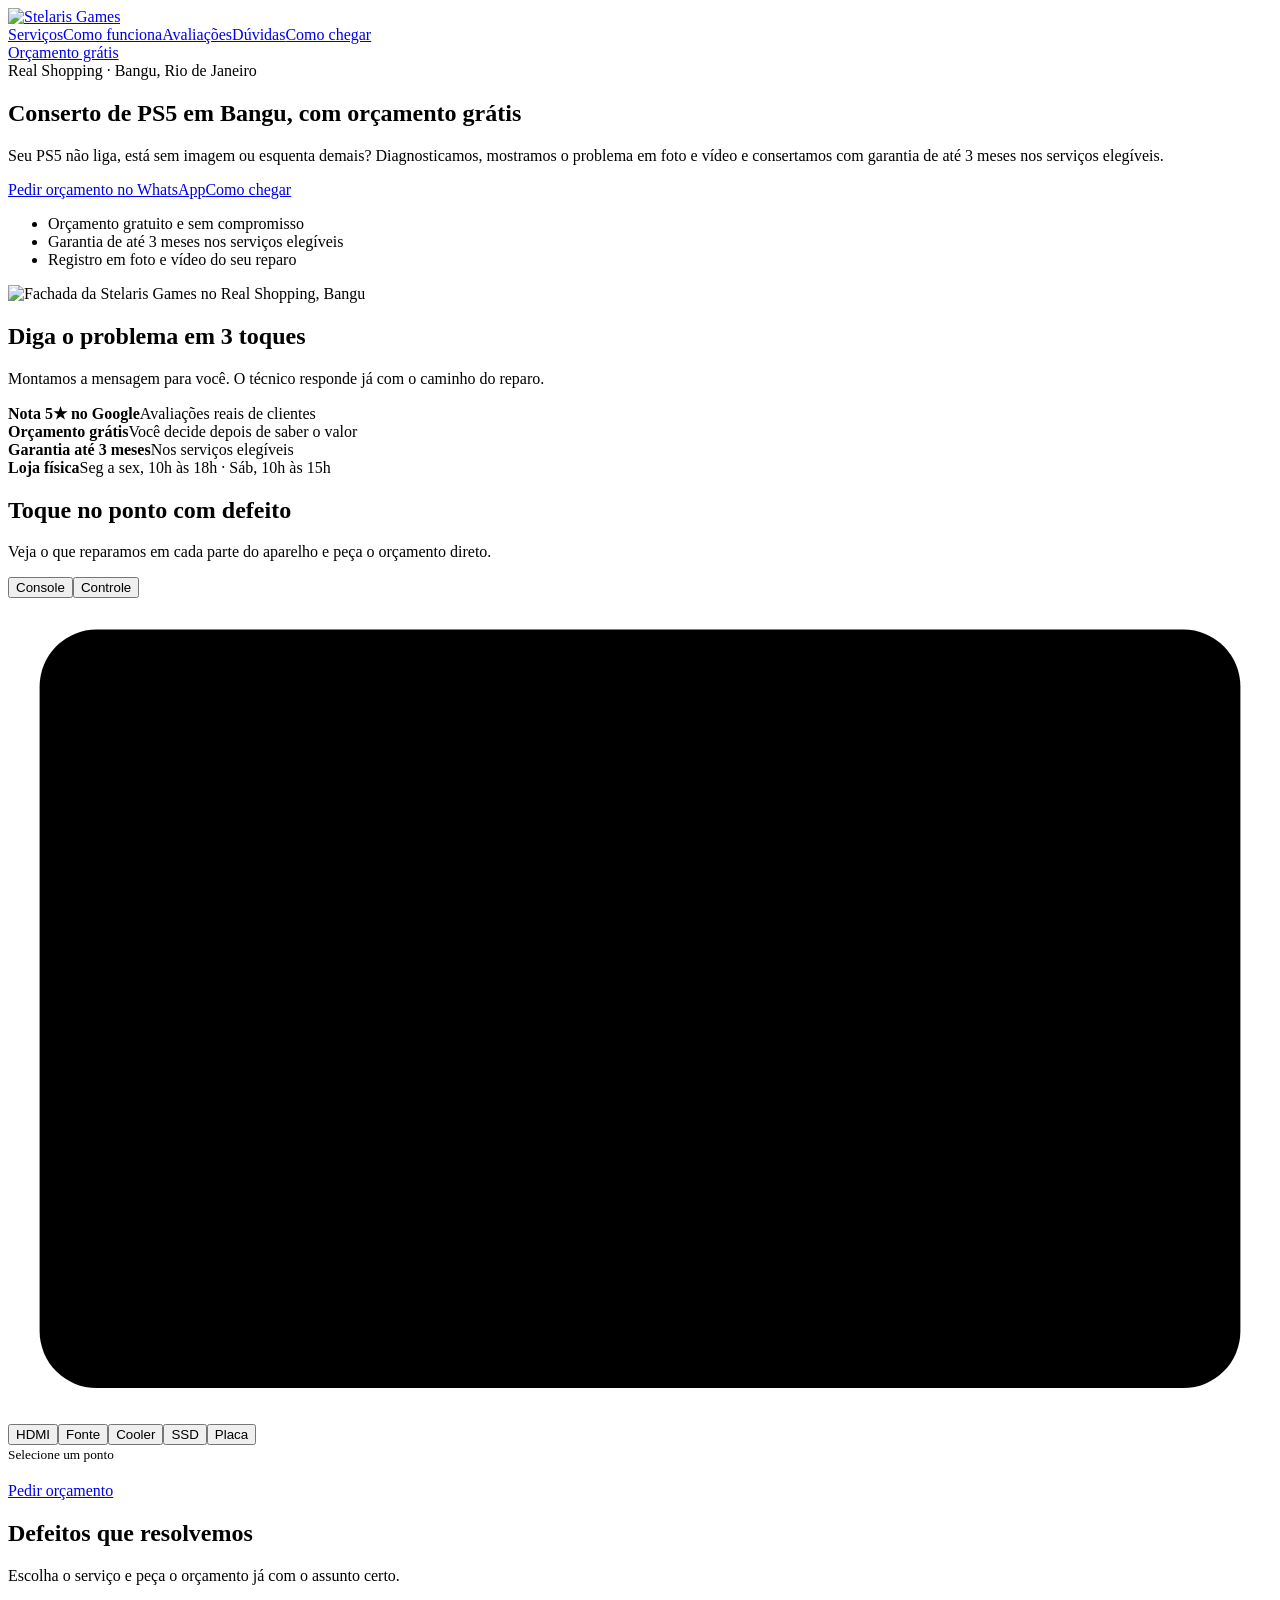
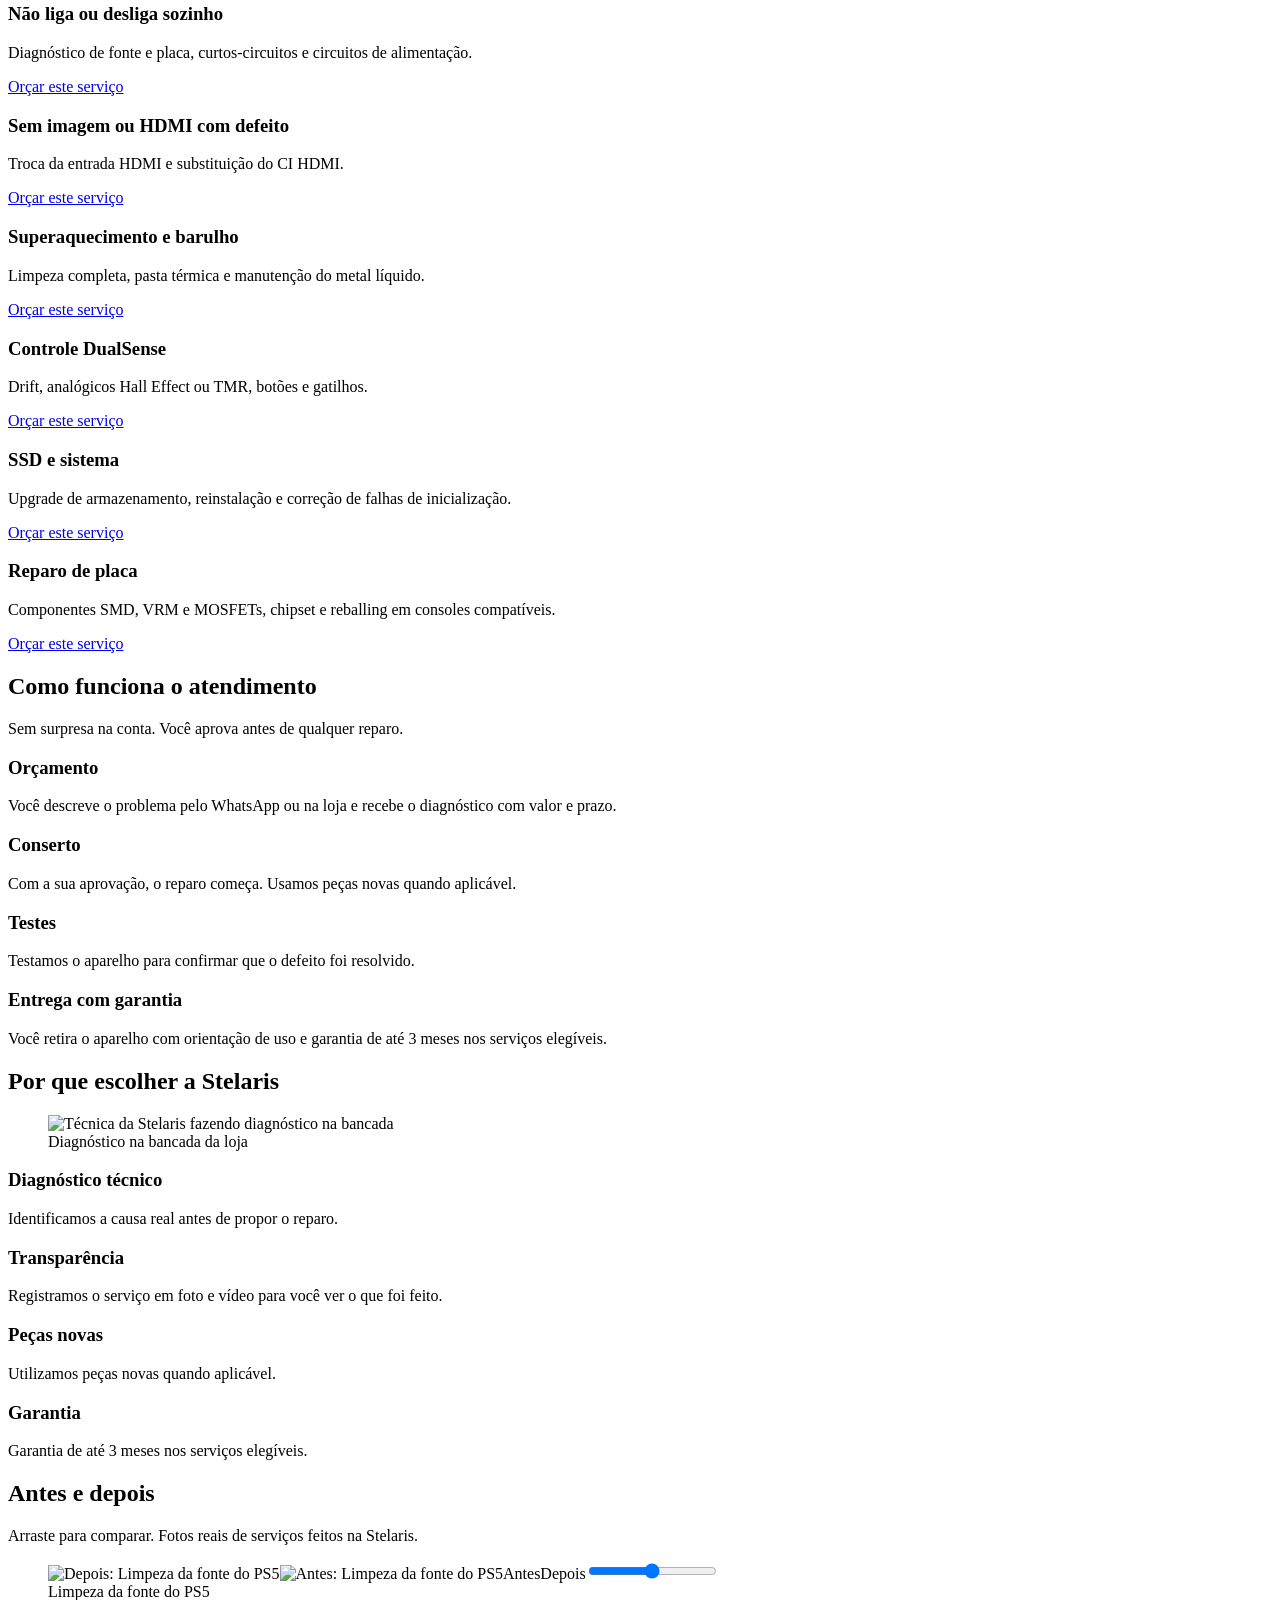
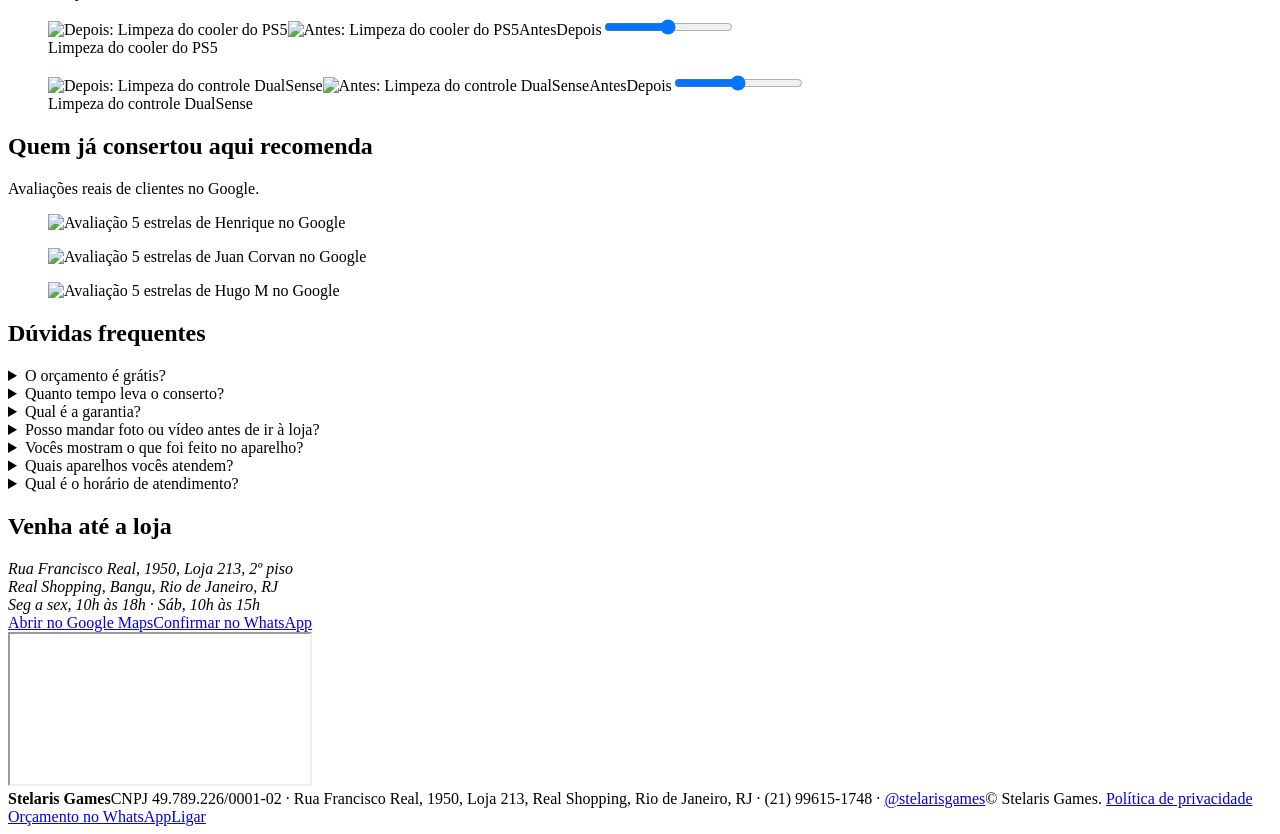
==== index (1).html @ ca40bb52 "Add files via upload" ====
<!DOCTYPE html>
<html lang="pt-BR"><head><meta charset="utf-8">
<meta name="viewport" content="width=device-width, initial-scale=1">
<title>Conserto de PS5 em Bangu | Orçamento grátis | Stelaris Games</title><meta name="description" content="Conserto de PS5 em Bangu: não liga, sem imagem, HDMI, superaquecimento e reparo de placa. Orçamento grátis e garantia de até 3 meses.">
<link rel="canonical" href="https://stelarisgames.com.br/conserto-ps5/"><meta name="theme-color" content="#1f2a6b">
<meta property="og:title" content="Conserto de PS5 em Bangu | Orçamento grátis | Stelaris Games"><meta property="og:description" content="Conserto de PS5 em Bangu: não liga, sem imagem, HDMI, superaquecimento e reparo de placa. Orçamento grátis e garantia de até 3 meses."><meta property="og:image" content="https://stelarisgames.com.br/img/hero-fachada.webp"><meta property="og:type" content="website"><meta property="og:url" content="https://stelarisgames.com.br/conserto-ps5/">
<link rel="icon" type="image/png" href="../img/favicon.png">
<link rel="preconnect" href="https://fonts.googleapis.com"><link rel="preconnect" href="https://fonts.gstatic.com" crossorigin>
<link href="https://fonts.googleapis.com/css2?family=Chakra+Petch:wght@500;700&family=Figtree:wght@400;600;700&display=swap" rel="stylesheet">
<link rel="stylesheet" href="../assets/style.css">
<script type="application/ld+json">{"@context": "https://schema.org", "@type": "LocalBusiness", "name": "Stelaris Games", "url": "https://stelarisgames.com.br/", "telephone": "+55 21 99615-1748", "image": "https://stelarisgames.com.br/img/hero-fachada.webp", "address": {"@type": "PostalAddress", "streetAddress": "Rua Francisco Real, 1950, Loja 213, Real Shopping", "addressLocality": "Rio de Janeiro", "addressRegion": "RJ", "addressCountry": "BR"}, "openingHoursSpecification": [{"@type": "OpeningHoursSpecification", "dayOfWeek": ["Monday", "Tuesday", "Wednesday", "Thursday", "Friday"], "opens": "10:00", "closes": "18:00"}, {"@type": "OpeningHoursSpecification", "dayOfWeek": "Saturday", "opens": "10:00", "closes": "15:00"}]}</script></head>
<body>
<header class="top"><div class="wrap bar"><a class="brand" href="../"><img src="../img/logo.png" alt="Stelaris Games" width="54" height="52"></a><nav aria-label="Principal"><a href="#servicos">Serviços</a><a href="#como-funciona">Como funciona</a><a href="#avaliacoes">Avaliações</a><a href="#duvidas">Dúvidas</a><a href="#local">Como chegar</a></nav>
<a class="btn btn-wa" href="https://wa.me/5521996151748" data-msg="Olá! Meu PS5 precisa de conserto. Pode me passar um orçamento?" data-track="whatsapp_header">Orçamento grátis</a></div></header>
<main>
<section class="hero"><div class="wrap hero-grid"><div>
<span class="pill">Real Shopping · Bangu, Rio de Janeiro</span><h1>Conserto de PS5 em Bangu, com orçamento grátis</h1><p class="lead">Seu PS5 não liga, está sem imagem ou esquenta demais? Diagnosticamos, mostramos o problema em foto e vídeo e consertamos com garantia de até 3 meses nos serviços elegíveis.</p>
<div class="cta-row"><a class="btn btn-wa" href="https://wa.me/5521996151748" data-msg="Olá! Meu PS5 precisa de conserto. Pode me passar um orçamento?" data-track="whatsapp_hero">Pedir orçamento no WhatsApp</a><a class="btn btn-ghost" href="https://maps.app.goo.gl/uSFVXtiMWQx1u5JZ9" target="_blank" rel="noopener" data-track="rota_hero">Como chegar</a></div>
<ul class="ticks"><li>Orçamento gratuito e sem compromisso</li><li>Garantia de até 3 meses nos serviços elegíveis</li><li>Registro em foto e vídeo do seu reparo</li></ul>
<img class="himg" src="../img/hero-fachada.webp" alt="Fachada da Stelaris Games no Real Shopping, Bangu" width="1200" height="900"></div>
<div class="wizard" data-device="PS5"><h2>Diga o problema em 3 toques</h2><p class="sub">Montamos a mensagem para você. O técnico responde já com o caminho do reparo.</p><div id="wz" aria-live="polite"></div></div></div></section>
<div class="trust"><div class="wrap trust-grid"><div><b>Nota 5★ no Google</b><span>Avaliações reais de clientes</span></div><div><b>Orçamento grátis</b><span>Você decide depois de saber o valor</span></div><div><b>Garantia até 3 meses</b><span>Nos serviços elegíveis</span></div><div><b>Loja física</b><span>Seg a sex, 10h às 18h · Sáb, 10h às 15h</span></div></div></div>
<section id="mapa"><div class="wrap"><h2>Toque no ponto com defeito</h2><p class="lead">Veja o que reparamos em cada parte do aparelho e peça o orçamento direto.</p><div class="xr"><div><div class="tabs" role="tablist"><button class="tab" role="tab" data-v="console" aria-selected="true">Console</button><button class="tab" role="tab" data-v="controle" aria-selected="false">Controle</button></div><div class="dev" data-v="console"><svg viewBox="0 0 400 260" role="img" aria-label="Esquema interno de um console"><rect class="pcb" x="10" y="10" width="380" height="240" rx="18"/><path class="tr" d="M110 75H190M120 110H150M75 110V160M120 190H150M230 120H290M300 76V170M250 190H290M190 175V230H330"/><rect class="blk" x="300" y="40" width="70" height="36" rx="6"/><rect class="blk" x="30" y="160" width="90" height="60" rx="8"/><rect class="blk" x="290" y="170" width="80" height="40" rx="6"/><rect class="blk" x="40" y="40" width="70" height="70" rx="8"/><circle class="blk" cx="190" cy="120" r="55"/><g class="fan"><path d="M190 120c-10-40 20-50 28-20zM190 120c40-10 50 20 20 28zM190 120c10 40-20 50-28 20zM190 120c-40 10-50-20-20-28z"/></g></svg><button class="hot" type="button" aria-pressed="false" style="left:84%;top:22%" data-t="Sem imagem ou HDMI" data-d="Troca da entrada HDMI e substituição do CI HDMI." data-m="Olá! Defeito: Sem imagem ou HDMI (PS5). Quero um orçamento."><span>HDMI</span></button><button class="hot" type="button" aria-pressed="false" style="left:19%;top:73%" data-t="Não liga" data-d="Fontes de alimentação, circuitos de alimentação e curtos-circuitos." data-m="Olá! Defeito: Não liga (PS5). Quero um orçamento."><span>Fonte</span></button><button class="hot" type="button" aria-pressed="false" style="left:47%;top:46%" data-t="Barulho e superaquecimento" data-d="Limpeza interna, pasta térmica, metal líquido do PS5, coolers e ventoinhas." data-m="Olá! Defeito: Barulho e superaquecimento (PS5). Quero um orçamento."><span>Cooler</span></button><button class="hot" type="button" aria-pressed="false" style="left:82%;top:73%" data-t="SSD e sistema" data-d="Troca de HD e SSD, upgrade e reinstalação de sistema." data-m="Olá! Defeito: SSD e sistema (PS5). Quero um orçamento."><span>SSD</span></button><button class="hot" type="button" aria-pressed="false" style="left:19%;top:29%" data-t="Reparo de placa" data-d="Componentes SMD, VRM e MOSFETs, chipset, NAND e reballing em consoles compatíveis." data-m="Olá! Defeito: Reparo de placa (PS5). Quero um orçamento."><span>Placa</span></button></div><div class="dev" data-v="controle" hidden><svg viewBox="0 0 400 260" role="img" aria-label="Esquema de um controle"><path class="pcb" d="M110 70Q60 70 40 190Q30 235 70 230Q100 225 125 180L275 180Q300 225 330 230Q370 235 360 190Q340 70 290 70Z"/><rect class="blk" x="95" y="46" width="60" height="16" rx="6"/><rect class="blk" x="245" y="46" width="60" height="16" rx="6"/><rect class="blk" x="184" y="60" width="32" height="12" rx="4"/><circle class="blk" cx="155" cy="170" r="22"/><circle class="blk" cx="245" cy="170" r="22"/><circle class="blk" cx="105" cy="120" r="14"/><circle class="blk" cx="300" cy="105" r="9"/><circle class="blk" cx="320" cy="125" r="9"/><circle class="blk" cx="280" cy="125" r="9"/><circle class="blk" cx="300" cy="145" r="9"/><rect class="blk" x="190" y="196" width="20" height="10" rx="5"/></svg><button class="hot" type="button" aria-pressed="false" style="left:39%;top:65%" data-t="Drift" data-d="Correção do drift e analógicos ALPS, Hall Effect ou TMR." data-m="Olá! Defeito: Drift (Controle). Quero um orçamento."><span>Analógico</span></button><button class="hot" type="button" aria-pressed="false" style="left:31%;top:20%" data-t="Gatilhos" data-d="Reparo de L1, L2, R1, R2, LB, RB e LT/RT." data-m="Olá! Defeito: Gatilhos (Controle). Quero um orçamento."><span>Gatilhos</span></button><button class="hot" type="button" aria-pressed="false" style="left:75%;top:46%" data-t="Botões" data-d="Reparo e substituição de botões." data-m="Olá! Defeito: Botões (Controle). Quero um orçamento."><span>Botões</span></button><button class="hot" type="button" aria-pressed="false" style="left:50%;top:25%" data-t="Carregamento" data-d="Troca de conectores de carregamento." data-m="Olá! Defeito: Carregamento (Controle). Quero um orçamento."><span>USB-C</span></button><button class="hot" type="button" aria-pressed="false" style="left:50%;top:77%" data-t="Áudio P2" data-d="Troca de conectores de áudio P2." data-m="Olá! Defeito: Áudio P2 (Controle). Quero um orçamento."><span>Áudio P2</span></button></div></div><div class="hp" aria-live="polite"><small>Selecione um ponto</small><h3 id="hp-t"></h3><p id="hp-d"></p><a class="btn btn-wa" id="hp-a" href="https://wa.me/5521996151748" data-track="whatsapp_mapa">Pedir orçamento</a></div></div></div></section>
<section id="servicos"><div class="wrap"><h2>Defeitos que resolvemos</h2><p class="lead">Escolha o serviço e peça o orçamento já com o assunto certo.</p><div class="cards"><article class="card"><h3>Não liga ou desliga sozinho</h3><p>Diagnóstico de fonte e placa, curtos-circuitos e circuitos de alimentação.</p><a href="https://wa.me/5521996151748" data-msg="Olá! Meu PS5 não liga ou desliga sozinho. Quero um orçamento." data-track="whatsapp_card">Orçar este serviço</a></article><article class="card"><h3>Sem imagem ou HDMI com defeito</h3><p>Troca da entrada HDMI e substituição do CI HDMI.</p><a href="https://wa.me/5521996151748" data-msg="Olá! Meu PS5 está sem imagem ou com problema no HDMI. Quero um orçamento." data-track="whatsapp_card">Orçar este serviço</a></article><article class="card"><h3>Superaquecimento e barulho</h3><p>Limpeza completa, pasta térmica e manutenção do metal líquido.</p><a href="https://wa.me/5521996151748" data-msg="Olá! Meu PS5 esquenta e faz barulho. Quero um orçamento de limpeza." data-track="whatsapp_card">Orçar este serviço</a></article><article class="card"><h3>Controle DualSense</h3><p>Drift, analógicos Hall Effect ou TMR, botões e gatilhos.</p><a href="https://wa.me/5521996151748" data-msg="Olá! Meu controle de PS5 está com defeito. Quero um orçamento." data-track="whatsapp_card">Orçar este serviço</a></article><article class="card"><h3>SSD e sistema</h3><p>Upgrade de armazenamento, reinstalação e correção de falhas de inicialização.</p><a href="https://wa.me/5521996151748" data-msg="Olá! Quero SSD ou reinstalação de sistema no meu PS5." data-track="whatsapp_card">Orçar este serviço</a></article><article class="card"><h3>Reparo de placa</h3><p>Componentes SMD, VRM e MOSFETs, chipset e reballing em consoles compatíveis.</p><a href="https://wa.me/5521996151748" data-msg="Olá! Meu PS5 precisa de reparo de placa. Quero um orçamento." data-track="whatsapp_card">Orçar este serviço</a></article></div></div></section>
<section class="alt" id="como-funciona"><div class="wrap"><h2>Como funciona o atendimento</h2><p class="lead">Sem surpresa na conta. Você aprova antes de qualquer reparo.</p><div class="steps">
<div class="step"><h3>Orçamento</h3><p>Você descreve o problema pelo WhatsApp ou na loja e recebe o diagnóstico com valor e prazo.</p></div>
<div class="step"><h3>Conserto</h3><p>Com a sua aprovação, o reparo começa. Usamos peças novas quando aplicável.</p></div>
<div class="step"><h3>Testes</h3><p>Testamos o aparelho para confirmar que o defeito foi resolvido.</p></div>
<div class="step"><h3>Entrega com garantia</h3><p>Você retira o aparelho com orientação de uso e garantia de até 3 meses nos serviços elegíveis.</p></div></div></div></section>
<section id="diferenciais"><div class="wrap"><h2>Por que escolher a Stelaris</h2><div class="dif"><figure class="bench"><img src="../img/tecnica.webp" width="720" height="1362" alt="Técnica da Stelaris fazendo diagnóstico na bancada" loading="lazy"><figcaption>Diagnóstico na bancada da loja</figcaption></figure><div class="difc">
<article class="card"><h3>Diagnóstico técnico</h3><p>Identificamos a causa real antes de propor o reparo.</p></article>
<article class="card"><h3>Transparência</h3><p>Registramos o serviço em foto e vídeo para você ver o que foi feito.</p></article>
<article class="card"><h3>Peças novas</h3><p>Utilizamos peças novas quando aplicável.</p></article>
<article class="card"><h3>Garantia</h3><p>Garantia de até 3 meses nos serviços elegíveis.</p></article></div></div></div></section>
<section class="alt" id="antes-depois"><div class="wrap"><h2>Antes e depois</h2><p class="lead">Arraste para comparar. Fotos reais de serviços feitos na Stelaris.</p><div class="cmps"><figure class="cmp" style="--p:50%"><img src="../img/depois-ps5-fonte.webp" alt="Depois: Limpeza da fonte do PS5" width="1000" height="1000" loading="lazy"><img class="top" src="../img/antes-ps5-fonte.webp" alt="Antes: Limpeza da fonte do PS5" width="1000" height="1000" loading="lazy"><span class="tg l">Antes</span><span class="tg r">Depois</span><input type="range" min="0" max="100" value="50" aria-label="Comparar antes e depois: Limpeza da fonte do PS5"><figcaption>Limpeza da fonte do PS5</figcaption></figure><figure class="cmp" style="--p:50%"><img src="../img/depois-ps5-cooler.webp" alt="Depois: Limpeza do cooler do PS5" width="1000" height="1000" loading="lazy"><img class="top" src="../img/antes-ps5-cooler.webp" alt="Antes: Limpeza do cooler do PS5" width="1000" height="1000" loading="lazy"><span class="tg l">Antes</span><span class="tg r">Depois</span><input type="range" min="0" max="100" value="50" aria-label="Comparar antes e depois: Limpeza do cooler do PS5"><figcaption>Limpeza do cooler do PS5</figcaption></figure><figure class="cmp" style="--p:50%"><img src="../img/depois-dualsense.webp" alt="Depois: Limpeza do controle DualSense" width="1000" height="1000" loading="lazy"><img class="top" src="../img/antes-dualsense.webp" alt="Antes: Limpeza do controle DualSense" width="1000" height="1000" loading="lazy"><span class="tg l">Antes</span><span class="tg r">Depois</span><input type="range" min="0" max="100" value="50" aria-label="Comparar antes e depois: Limpeza do controle DualSense"><figcaption>Limpeza do controle DualSense</figcaption></figure></div></div></section>
<section id="avaliacoes"><div class="wrap"><h2>Quem já consertou aqui recomenda</h2><p class="lead">Avaliações reais de clientes no Google.</p><div class="rev"><figure class="rv"><img src="../img/rv-henrique.webp" width="640" height="541" alt="Avaliação 5 estrelas de Henrique no Google" loading="lazy"></figure><figure class="rv"><img src="../img/rv-juan.webp" width="640" height="387" alt="Avaliação 5 estrelas de Juan Corvan no Google" loading="lazy"></figure><figure class="rv"><img src="../img/rv-hugo.webp" width="640" height="280" alt="Avaliação 5 estrelas de Hugo M no Google" loading="lazy"></figure></div></div></section>
<section class="alt" id="duvidas"><div class="wrap"><h2>Dúvidas frequentes</h2><details><summary>O orçamento é grátis?</summary><p>Sim. A avaliação é sem compromisso e você só segue com o reparo se aprovar.</p></details><details><summary>Quanto tempo leva o conserto?</summary><p>Varia conforme o defeito. Problemas simples, como reinstalação de sistema e drift, entregamos no mesmo dia. Nos demais casos, informamos o prazo no orçamento.</p></details><details><summary>Qual é a garantia?</summary><p>Garantia de até 3 meses nos serviços elegíveis. As condições ficam registradas no seu atendimento.</p></details><details><summary>Posso mandar foto ou vídeo antes de ir à loja?</summary><p>Pode. Envie pelo WhatsApp e adiantamos o diagnóstico.</p></details><details><summary>Vocês mostram o que foi feito no aparelho?</summary><p>Sim. Fazemos registros em foto e vídeo do serviço, para você acompanhar com transparência.</p></details><details><summary>Quais aparelhos vocês atendem?</summary><p>PS5, PS4, PS3, PS2, Xbox Series X/S, One e 360, Switch V1/V2, Lite e OLED, 3DS, 2DS, PSP, PS Vita, controles e notebooks.</p></details><details><summary>Qual é o horário de atendimento?</summary><p>Seg a sex, 10h às 18h · Sáb, 10h às 15h.</p></details></div></section>
<section id="local"><div class="wrap loc"><div><h2>Venha até a loja</h2><address class="addr">Rua Francisco Real, 1950, Loja 213, 2º piso<br>Real Shopping, Bangu, Rio de Janeiro, RJ<br>Seg a sex, 10h às 18h · Sáb, 10h às 15h</address>
<div class="cta-row"><a class="btn btn-ghost" href="https://maps.app.goo.gl/uSFVXtiMWQx1u5JZ9" target="_blank" rel="noopener" data-track="rota_local">Abrir no Google Maps</a><a class="btn btn-wa" href="https://wa.me/5521996151748" data-msg="Olá! Estou a caminho da loja. Vocês estão abertos agora?" data-track="whatsapp_local">Confirmar no WhatsApp</a></div></div>
<iframe class="map" title="Mapa da Stelaris Games" loading="lazy" referrerpolicy="no-referrer-when-downgrade" src="https://www.google.com/maps?q=Stelaris%20Games%20Assist%C3%AAncia%20T%C3%A9cnica%2C%20Rua%20Francisco%20Real%2C%201950%2C%20Loja%20213%2C%20Bangu%2C%20Rio%20de%20Janeiro%20RJ&amp;output=embed"></iframe></div></section>
</main>
<footer><div class="wrap"><b>Stelaris Games</b><span>CNPJ 49.789.226/0001-02 · Rua Francisco Real, 1950, Loja 213, Real Shopping, Rio de Janeiro, RJ · (21) 99615-1748 · <a href="https://instagram.com/stelarisgames">@stelarisgames</a></span><span>© Stelaris Games. <a href="../privacidade/">Política de privacidade</a></span></div></footer>
<div class="sticky"><a class="btn btn-wa" href="https://wa.me/5521996151748" data-msg="Olá! Meu PS5 precisa de conserto. Pode me passar um orçamento?" data-track="whatsapp_sticky">Orçamento no WhatsApp</a><a class="btn btn-ghost" href="tel:+5521996151748" data-track="ligar_sticky">Ligar</a></div>
<script src="../assets/config.js"></script><script src="../assets/app.js"></script></body></html>
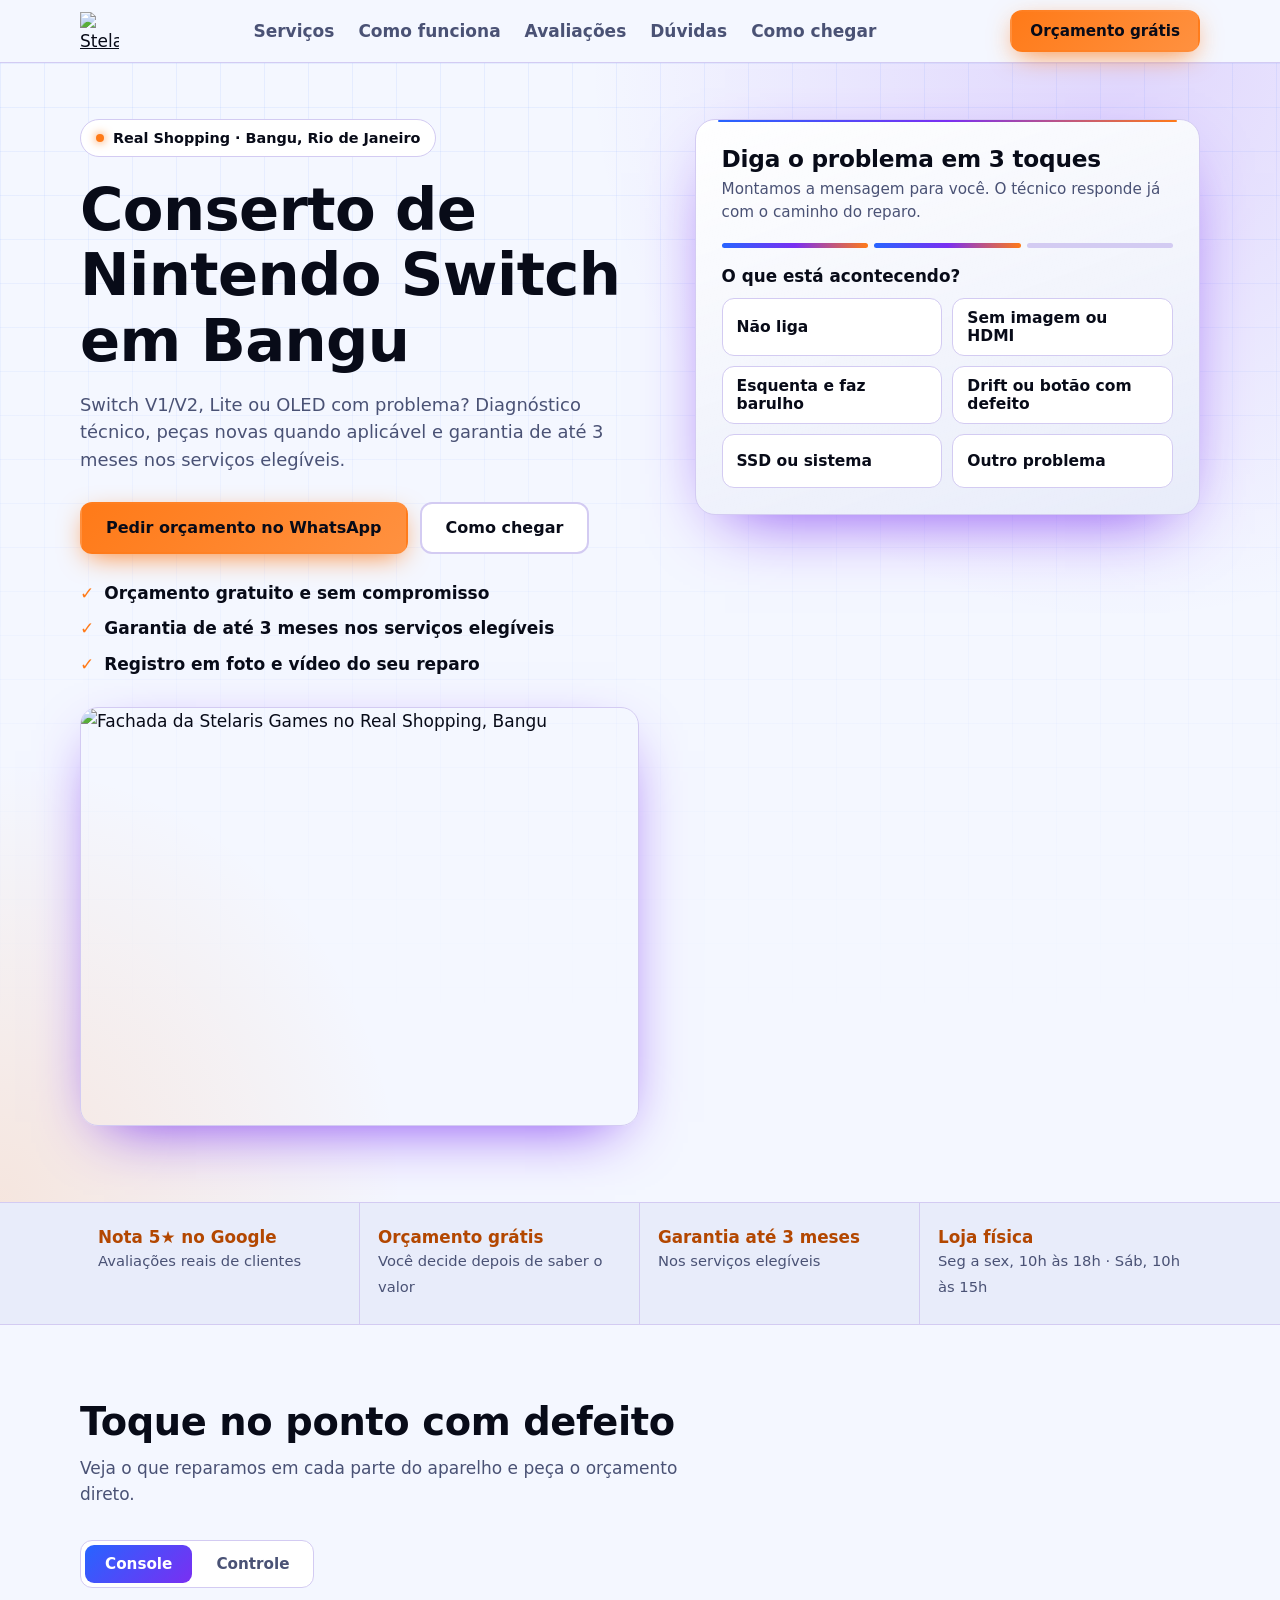
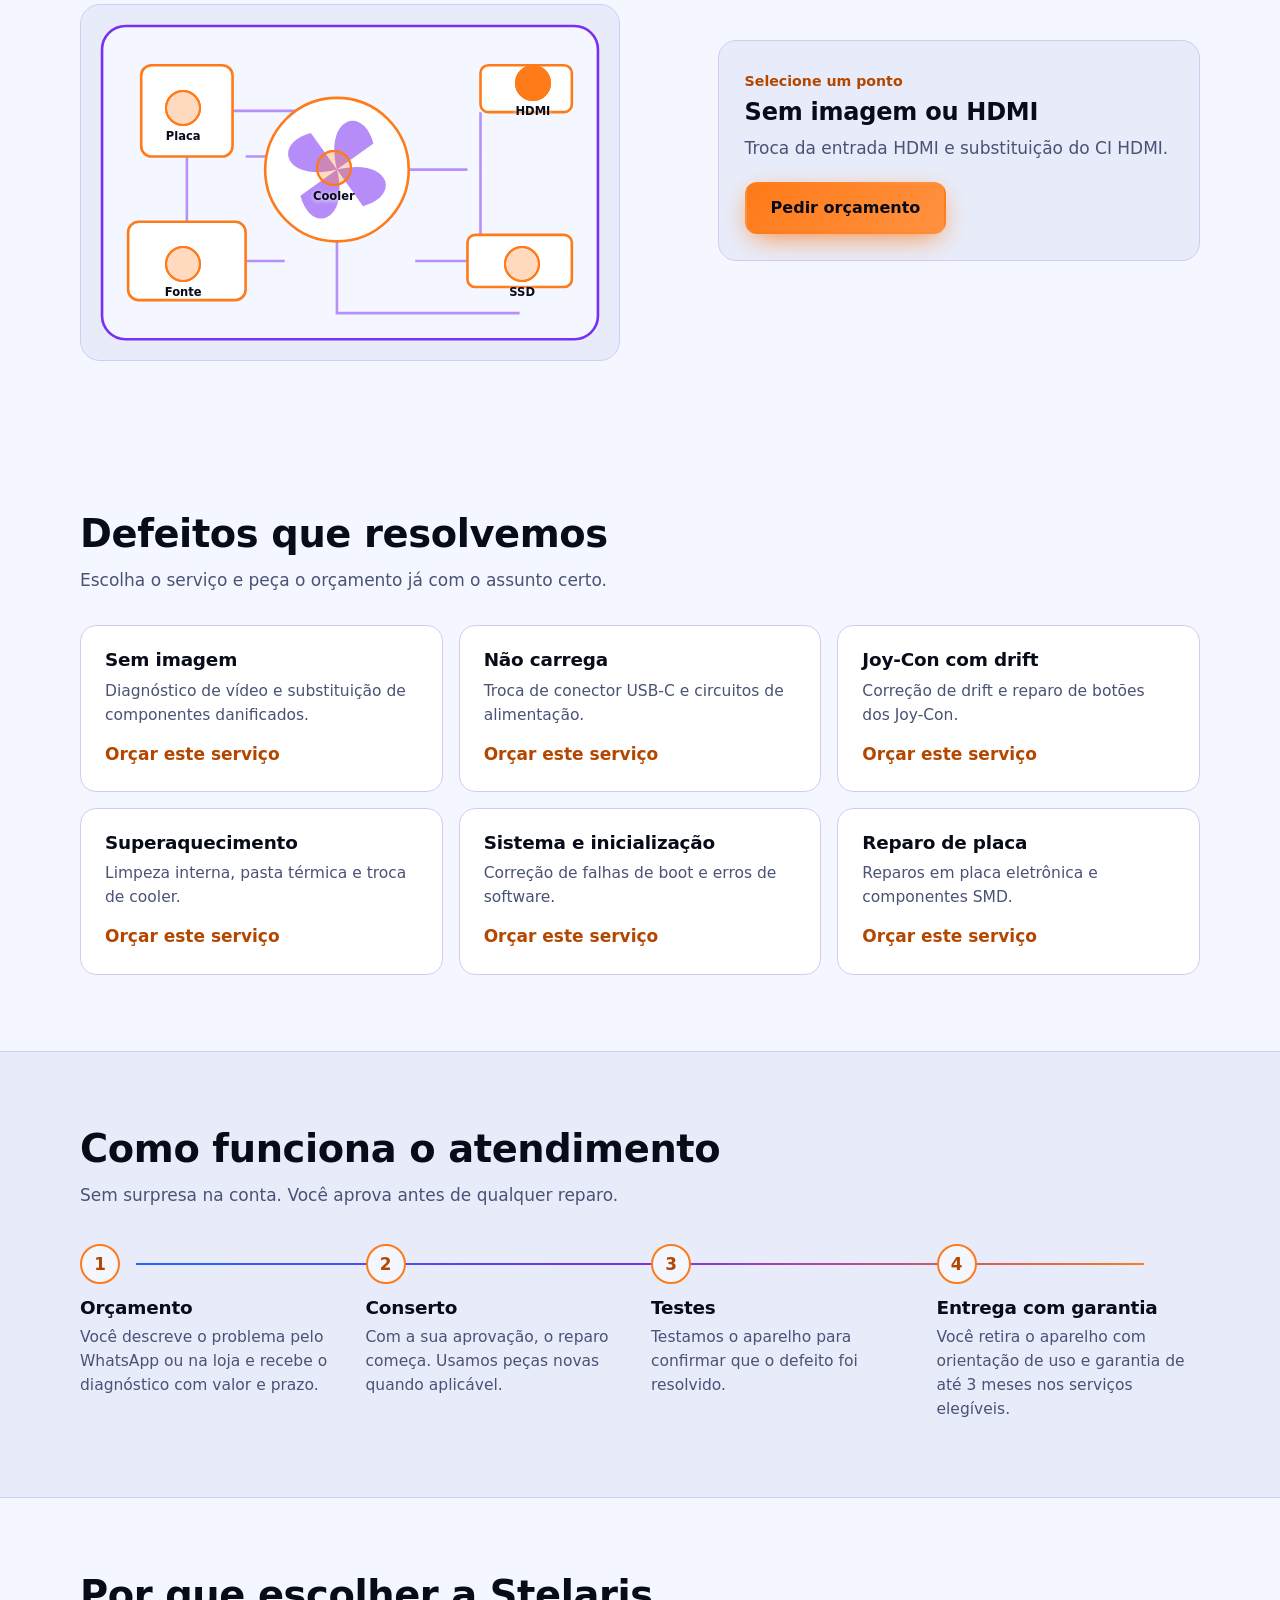
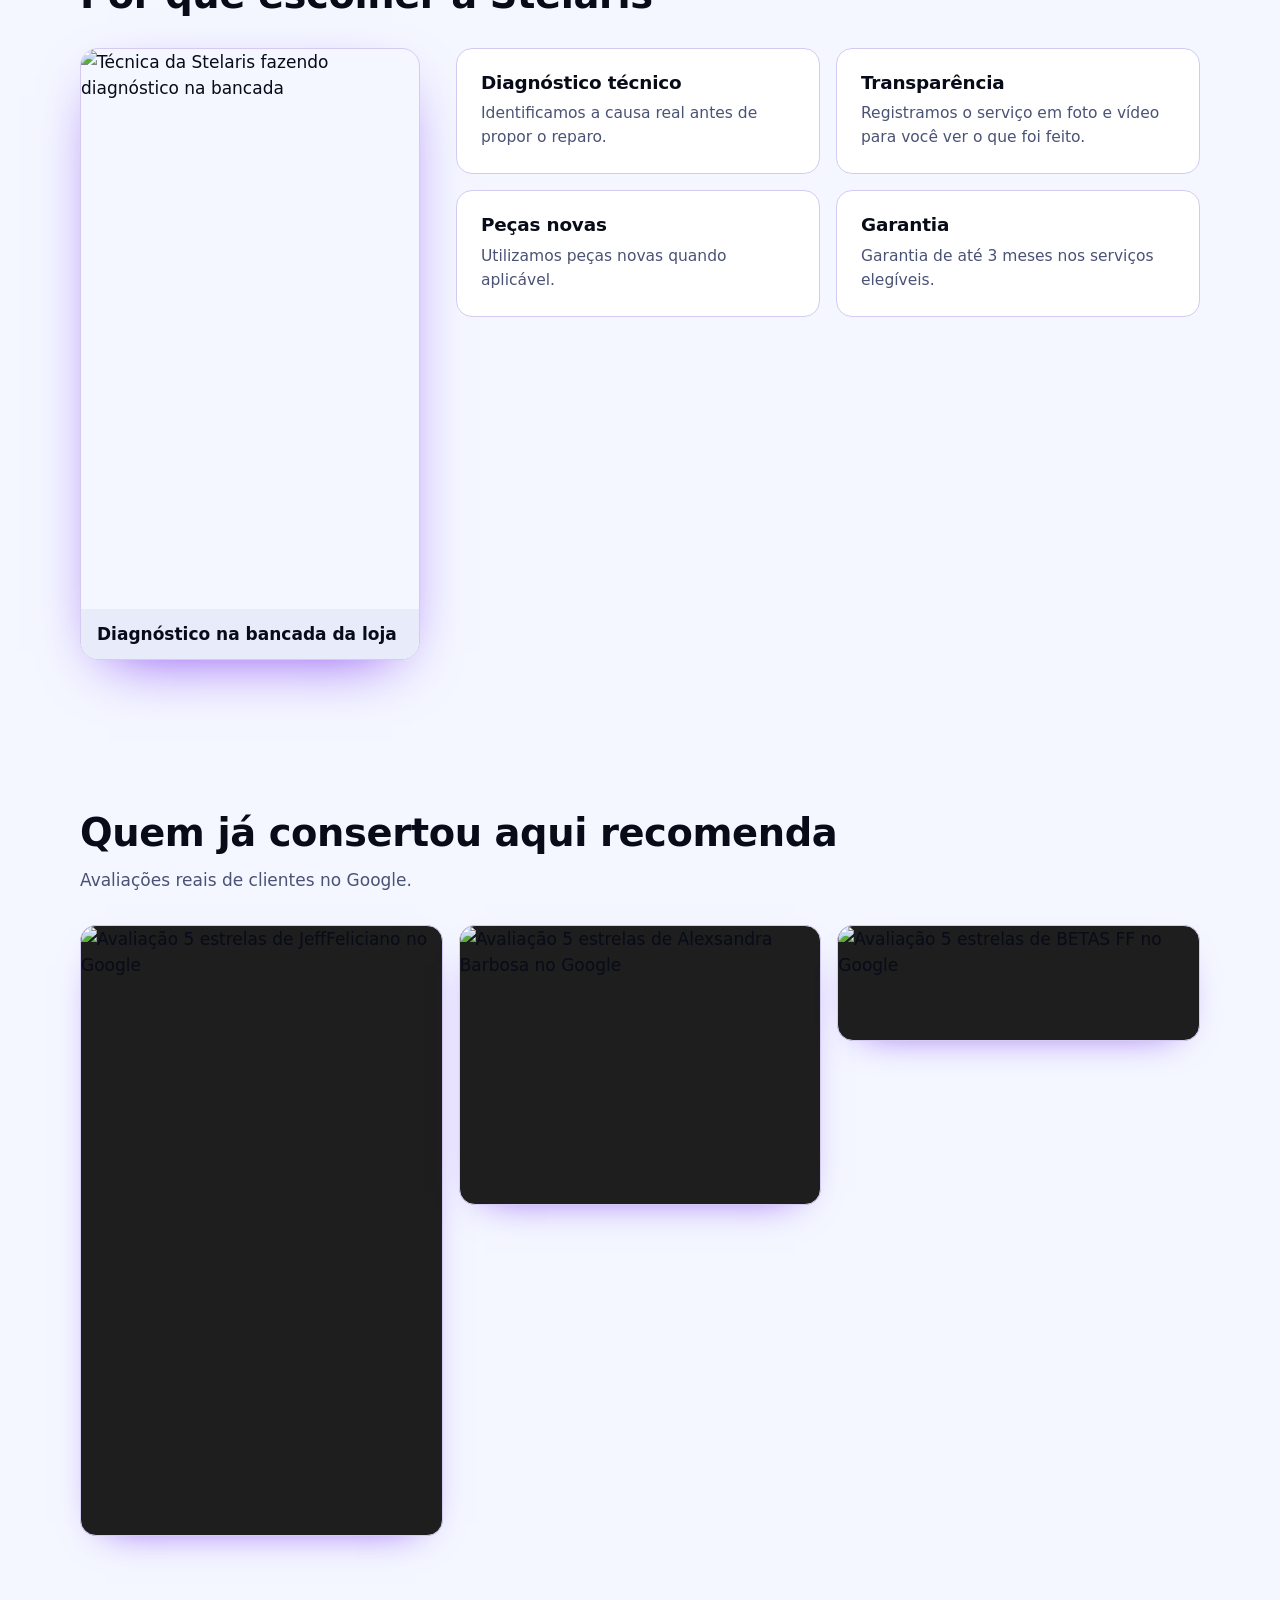
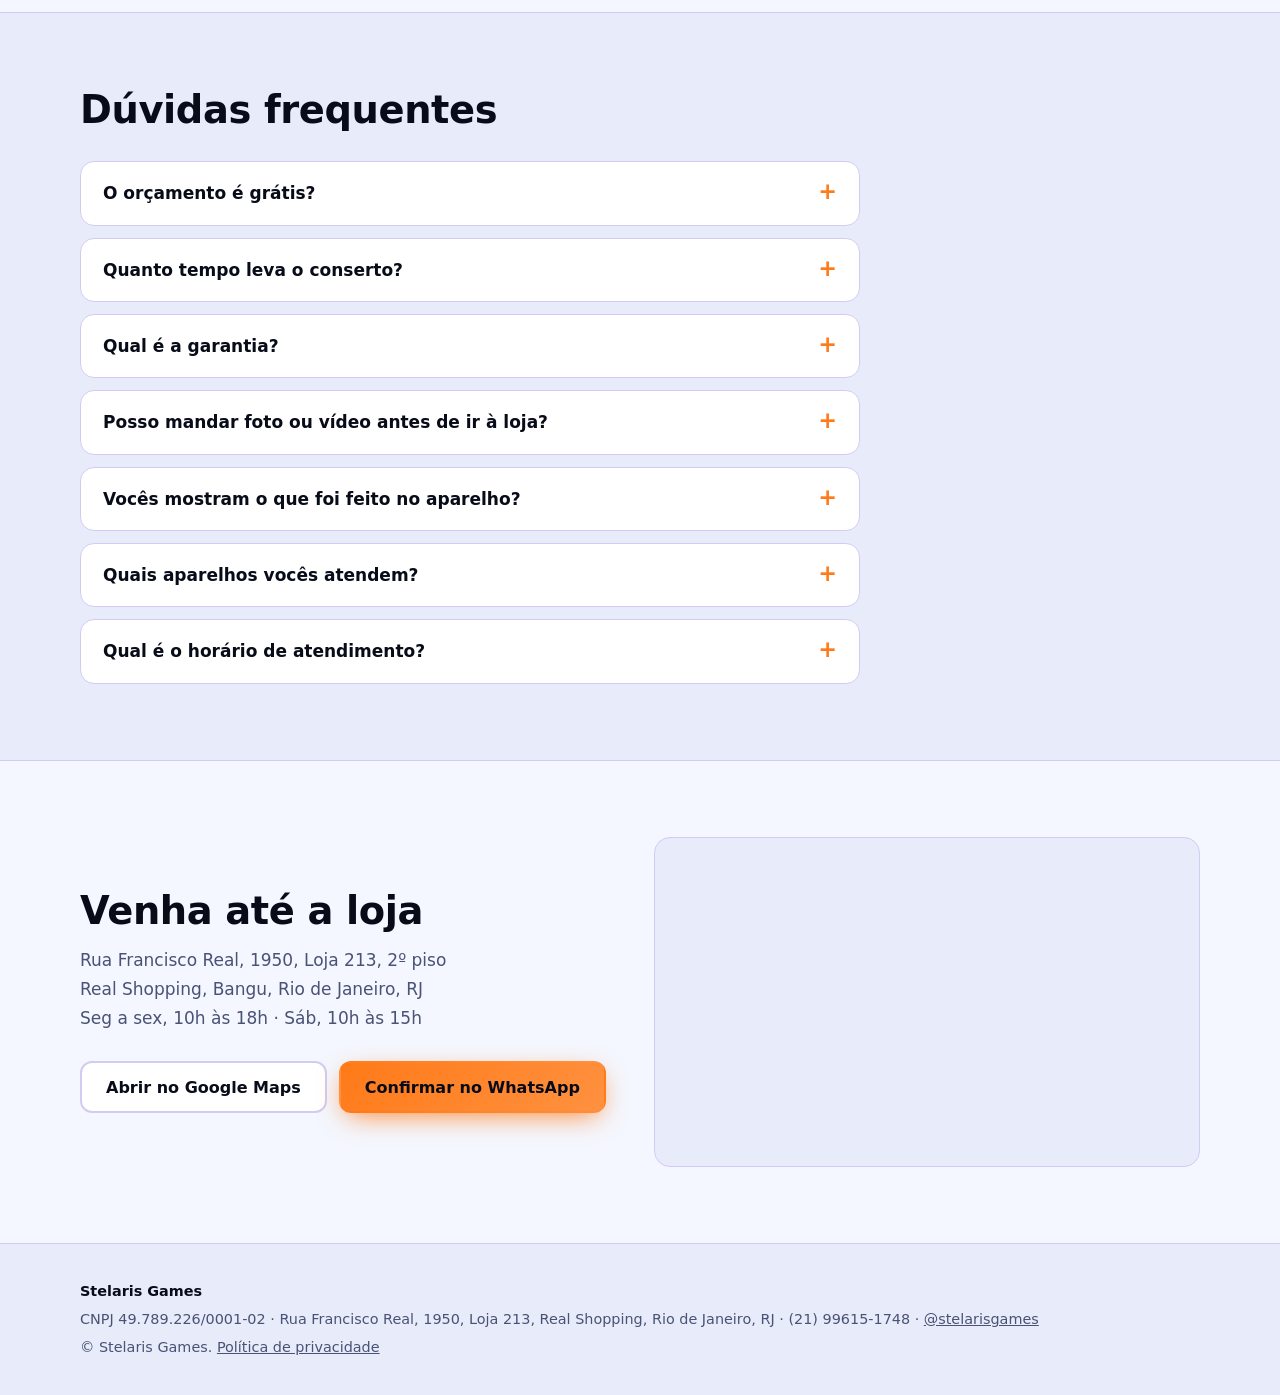
==== commit 3c3f6bb7: "Add files via upload" ====
--- a/index (1).html
+++ b/index (1).html
@@ -1,44 +1,182 @@
 <!DOCTYPE html>
 <html lang="pt-BR"><head><meta charset="utf-8">
 <meta name="viewport" content="width=device-width, initial-scale=1">
-<title>Conserto de PS5 em Bangu | Orçamento grátis | Stelaris Games</title><meta name="description" content="Conserto de PS5 em Bangu: não liga, sem imagem, HDMI, superaquecimento e reparo de placa. Orçamento grátis e garantia de até 3 meses.">
-<link rel="canonical" href="https://stelarisgames.com.br/conserto-ps5/"><meta name="theme-color" content="#1f2a6b">
-<meta property="og:title" content="Conserto de PS5 em Bangu | Orçamento grátis | Stelaris Games"><meta property="og:description" content="Conserto de PS5 em Bangu: não liga, sem imagem, HDMI, superaquecimento e reparo de placa. Orçamento grátis e garantia de até 3 meses."><meta property="og:image" content="https://stelarisgames.com.br/img/hero-fachada.webp"><meta property="og:type" content="website"><meta property="og:url" content="https://stelarisgames.com.br/conserto-ps5/">
-<link rel="icon" type="image/png" href="../img/favicon.png">
+<title>Conserto de Nintendo Switch em Bangu | Stelaris Games</title><meta name="description" content="Conserto de Nintendo Switch V1/V2, Lite e OLED em Bangu: sem imagem, carregamento, Joy-Con e placa. Orçamento grátis.">
+<link rel="canonical" href="https://stelarisgames.com.br/conserto-switch/"><meta name="theme-color" content="#1f2a6b">
+<meta property="og:title" content="Conserto de Nintendo Switch em Bangu | Stelaris Games"><meta property="og:description" content="Conserto de Nintendo Switch V1/V2, Lite e OLED em Bangu: sem imagem, carregamento, Joy-Con e placa. Orçamento grátis."><meta property="og:image" content="https://stelarisgames.com.br/img/hero-fachada.webp"><meta property="og:type" content="website"><meta property="og:url" content="https://stelarisgames.com.br/conserto-switch/">
+<link rel="icon" type="image/png" href="/img/favicon.png">
 <link rel="preconnect" href="https://fonts.googleapis.com"><link rel="preconnect" href="https://fonts.gstatic.com" crossorigin>
 <link href="https://fonts.googleapis.com/css2?family=Chakra+Petch:wght@500;700&family=Figtree:wght@400;600;700&display=swap" rel="stylesheet">
-<link rel="stylesheet" href="../assets/style.css">
+<style>:root{color-scheme:dark;--bg:#080B18;--bg2:#0e1431;--card:rgba(255,255,255,.045);--text:#F4F7FF;--muted:#A9B3D8;--purple:#9160F4;--purple2:#7A2FF2;--blue:#2764FF;--orange:#FF7A18;--orange2:#FF9140;--acc:#FF9140;--on-orange:#080B18;--line:rgba(134,80,243,.34);--glow1:rgba(122,47,242,.36);--glow2:rgba(255,122,24,.2);--grid:rgba(39,100,255,.1);--head:"Chakra Petch",system-ui,sans-serif;--body:"Figtree",system-ui,-apple-system,"Segoe UI",sans-serif}
+@media(prefers-color-scheme:light){:root{color-scheme:light;--bg:#F4F7FF;--bg2:#E8ECFA;--card:#fff;--text:#080B18;--muted:#4a5275;--purple:#7A2FF2;--purple2:#7A2FF2;--blue:#2764FF;--acc:#B34700;--line:#d3cbf2;--glow1:rgba(122,47,242,.16);--glow2:rgba(255,122,24,.14);--grid:rgba(39,100,255,.07)}}
+*,*::before,*::after{box-sizing:border-box}
+html{scroll-behavior:smooth;scroll-padding-top:76px}
+body{margin:0;background:var(--bg);color:var(--text);font:400 17px/1.55 var(--body);-webkit-text-size-adjust:100%}
+h1,h2,h3{font-family:var(--head);line-height:1.1;margin:0;letter-spacing:-.01em}
+h1{font-size:clamp(2.2rem,6.4vw,3.7rem);font-weight:700}h2{font-size:clamp(1.7rem,4vw,2.4rem);font-weight:700}h3{font-size:1.15rem;font-weight:700}
+p{margin:0}a{color:inherit}img{max-width:100%;height:auto}
+.wrap{width:min(1120px,100% - 40px);margin-inline:auto}
+section{padding:76px 0}.lead{color:var(--muted);max-width:60ch;margin-top:12px}
+:focus-visible{outline:3px solid var(--orange2);outline-offset:3px;border-radius:6px}
+.btn{display:inline-flex;align-items:center;justify-content:center;min-height:52px;padding:0 24px;border-radius:12px;font:700 1rem var(--body);text-decoration:none;border:2px solid transparent;cursor:pointer;transition:transform .15s,box-shadow .2s}
+.btn-wa{background:linear-gradient(135deg,var(--orange),var(--orange2));color:var(--on-orange);box-shadow:0 8px 28px -8px var(--orange)}
+.btn-wa:hover{transform:translateY(-2px);box-shadow:0 12px 34px -8px var(--orange)}
+.btn-ghost{border-color:var(--line);background:var(--card);color:var(--text)}.btn-ghost:hover{border-color:var(--purple)}
+header.top{position:sticky;top:0;z-index:30;padding:10px 0;background:color-mix(in srgb,var(--bg) 82%,transparent);backdrop-filter:blur(14px);-webkit-backdrop-filter:blur(14px);border-bottom:1px solid var(--line)}
+.bar{display:flex;align-items:center;justify-content:space-between;gap:16px}
+.brand img{display:block;height:38px;width:auto}
+header.top .btn{min-height:42px;padding:0 18px;font-size:.95rem}
+header.top nav{display:none;gap:24px;font-weight:600}header.top nav a{text-decoration:none;color:var(--muted)}header.top nav a:hover{color:var(--text)}
+@media(min-width:900px){header.top nav{display:flex}}
+.hero{position:relative;overflow:hidden;padding:56px 0 76px;background:radial-gradient(60% 70% at 88% 0%,var(--glow1),transparent 70%),radial-gradient(45% 55% at 0% 100%,var(--glow2),transparent 70%),var(--bg)}
+.hero::before{content:"";position:absolute;inset:0;background-image:linear-gradient(var(--grid) 1px,transparent 1px),linear-gradient(90deg,var(--grid) 1px,transparent 1px);background-size:44px 44px;mask-image:linear-gradient(180deg,#000,transparent 85%);-webkit-mask-image:linear-gradient(180deg,#000,transparent 85%)}
+.hero-grid{position:relative;display:grid;gap:40px;align-items:start}
+@media(min-width:900px){.hero-grid{grid-template-columns:1.05fr .95fr;gap:56px}}
+.pill{display:inline-flex;align-items:center;gap:9px;background:var(--card);border:1px solid var(--line);border-radius:99px;padding:7px 15px;font-size:.9rem;font-weight:600;margin-bottom:20px}
+.pill::before{content:"";width:8px;height:8px;border-radius:50%;background:var(--orange);box-shadow:0 0 10px var(--orange)}
+.hero .lead{font-size:1.12rem;color:var(--muted);margin-top:18px}
+.cta-row{display:flex;flex-wrap:wrap;gap:12px;margin-top:28px}
+.ticks{list-style:none;padding:0;margin:26px 0 0;display:grid;gap:9px;font-weight:600}
+.ticks li::before{content:"✓";color:var(--orange);font-weight:700;margin-right:10px}
+.himg{display:block;width:100%;max-width:560px;aspect-ratio:4/3;object-fit:cover;border-radius:18px;margin-top:30px;border:1px solid var(--line);box-shadow:0 20px 60px -24px var(--purple2)}
+.wizard{position:relative;background:linear-gradient(160deg,var(--card),transparent),var(--bg2);border:1px solid var(--line);border-radius:20px;padding:26px;box-shadow:0 24px 70px -30px var(--purple2)}
+.wizard::before{content:"";position:absolute;left:22px;right:22px;top:0;height:2px;background:linear-gradient(90deg,var(--blue),var(--purple),var(--orange));border-radius:2px}
+.wizard h2{font-size:1.45rem}.sub{color:var(--muted);font-size:.95rem;margin:6px 0 18px}
+.prog{display:flex;gap:6px;margin-bottom:18px}.prog span{flex:1;height:5px;border-radius:9px;background:var(--line)}.prog span.on{background:linear-gradient(90deg,var(--blue),var(--purple),var(--orange))}
+.q{font:700 1.05rem var(--head);margin-bottom:12px}
+.opts{display:grid;grid-template-columns:1fr 1fr;gap:10px}
+.opt{min-height:54px;padding:10px 14px;text-align:left;border-radius:12px;border:1px solid var(--line);background:var(--card);color:var(--text);font:600 .97rem var(--body);cursor:pointer;transition:border-color .15s,transform .15s,background .15s}
+.opt:hover{border-color:var(--orange);background:rgba(255,122,26,.1);transform:translateY(-1px)}
+.back{background:none;border:0;color:var(--muted);font:600 .9rem var(--body);margin-top:14px;cursor:pointer;text-decoration:underline;padding:6px 0}
+.result{display:grid;gap:12px}.result .btn{width:100%}
+.summary{background:var(--card);border:1px solid var(--line);border-radius:12px;padding:14px;font-size:.97rem}.summary b{display:block;margin-bottom:4px;color:var(--acc)}.note{font-size:.85rem;color:var(--muted)}
+.trust{background:var(--bg2);border-block:1px solid var(--line)}
+.trust-grid{display:grid;grid-template-columns:repeat(2,1fr)}@media(min-width:800px){.trust-grid{grid-template-columns:repeat(4,1fr)}}
+.trust-grid div{padding:24px 18px;border-right:1px solid var(--line)}.trust-grid div:last-child{border-right:0}
+.trust-grid b{display:block;font:700 1.05rem var(--head);color:var(--acc)}.trust-grid span{font-size:.92rem;color:var(--muted)}
+.xr{display:grid;gap:28px;margin-top:32px;align-items:center}@media(min-width:900px){.xr{grid-template-columns:1.1fr .9fr;gap:48px}}
+.tabs{display:inline-flex;gap:4px;padding:4px;border:1px solid var(--line);border-radius:12px;background:var(--card);margin-bottom:16px}
+.tab{border:0;background:none;color:var(--muted);font:700 .95rem var(--body);padding:10px 20px;border-radius:9px;cursor:pointer}
+.tab[aria-selected="true"]{background:linear-gradient(135deg,var(--blue),var(--purple2));color:#fff}
+.dev{position:relative;max-width:540px;border:1px solid var(--line);border-radius:20px;background:var(--bg2);padding:8px}
+.dev[hidden]{display:none}.dev svg{display:block;width:100%;height:auto}
+.pcb{fill:var(--bg);stroke:var(--purple);stroke-width:2}.tr{fill:none;stroke:var(--purple);stroke-opacity:.5;stroke-width:2}
+.blk{fill:var(--card);stroke:var(--orange);stroke-width:2}.fan{transform-box:fill-box;transform-origin:center;animation:spin 5s linear infinite}.fan path{fill:var(--purple);fill-opacity:.55}
+@keyframes spin{to{transform:rotate(360deg)}}
+.hot{position:absolute;width:36px;height:36px;margin:-18px 0 0 -18px;border-radius:50%;border:2px solid var(--orange);background:rgba(255,122,26,.28);cursor:pointer;padding:0}
+.hot::after{content:"";position:absolute;inset:-2px;border-radius:50%;border:2px solid var(--orange);animation:pulse 2.2s ease-out infinite}
+@keyframes pulse{from{transform:scale(1);opacity:.8}to{transform:scale(1.9);opacity:0}}
+.hot[aria-pressed="true"]{background:var(--orange)}.hot[aria-pressed="true"]::after{animation:none}
+.hot span{position:absolute;top:100%;left:50%;transform:translateX(-50%);margin-top:5px;font:700 .72rem var(--body);white-space:nowrap;color:var(--text);text-shadow:0 1px 4px var(--bg)}
+.hp{background:var(--bg2);border:1px solid var(--line);border-radius:18px;padding:26px;min-height:210px}
+.hp small{color:var(--acc);font-weight:700}.hp h3{font-size:1.5rem;margin:6px 0 10px}.hp p{color:var(--muted);margin-bottom:20px}
+.cards{display:grid;gap:16px;margin-top:32px}
+@media(min-width:700px){.cards{grid-template-columns:repeat(2,1fr)}}@media(min-width:1000px){.cards{grid-template-columns:repeat(3,1fr)}}
+.card{background:var(--card);border:1px solid var(--line);border-radius:16px;padding:24px;display:flex;flex-direction:column;gap:8px;transition:border-color .2s,transform .2s}
+.card:hover{border-color:var(--orange);transform:translateY(-3px)}
+.card p{color:var(--muted);font-size:.97rem;flex:1}.card a{font-weight:700;color:var(--acc);text-decoration:none;margin-top:6px}.card a:hover{text-decoration:underline}
+.alt{background:var(--bg2);border-block:1px solid var(--line)}
+.steps{display:grid;gap:22px;margin-top:36px;counter-reset:s}@media(min-width:900px){.steps{grid-template-columns:repeat(4,1fr);position:relative}.steps::before{content:"";position:absolute;top:19px;left:5%;right:5%;height:2px;background:linear-gradient(90deg,var(--blue),var(--purple),var(--orange))}}
+.step{position:relative;counter-increment:s;padding-top:0}
+.step::before{content:counter(s);display:grid;place-items:center;width:40px;height:40px;border-radius:50%;background:var(--bg);border:2px solid var(--orange);color:var(--acc);font:700 1.05rem var(--head);margin-bottom:14px;position:relative}
+.step p{color:var(--muted);margin-top:6px;font-size:.97rem}
+.cmps{display:grid;gap:20px;margin-top:32px;grid-template-columns:repeat(auto-fit,minmax(min(100%,300px),1fr))}
+.cmp{margin:0;position:relative;border-radius:16px;overflow:hidden;border:1px solid var(--line);background:var(--bg)}
+.cmp img{display:block;width:100%;aspect-ratio:1/1;object-fit:cover}.cmp .top{position:absolute;inset:0;clip-path:inset(0 calc(100% - var(--p)) 0 0)}
+.cmp::after{content:"";position:absolute;top:0;bottom:46px;left:var(--p);width:3px;background:var(--orange);box-shadow:0 0 14px var(--orange);pointer-events:none}
+.cmp input{position:absolute;left:0;top:0;width:100%;height:calc(100% - 46px);margin:0;opacity:0;cursor:ew-resize}.cmp:focus-within{outline:3px solid var(--orange2)}
+.tg{position:absolute;top:12px;padding:3px 11px;border-radius:99px;background:rgba(8,12,36,.78);color:#fff;font-size:.8rem;font-weight:700}.tg.l{left:12px}.tg.r{right:12px}
+.cmp figcaption{padding:13px 16px;font-weight:700;background:var(--bg2)}
+.rev{display:grid;gap:16px;margin-top:32px;align-items:start}@media(min-width:800px){.rev{grid-template-columns:repeat(3,1fr)}}
+.rv{margin:0;border-radius:16px;overflow:hidden;border:1px solid var(--line);background:#1e1e1e;box-shadow:0 14px 40px -26px var(--purple2)}.rv img{display:block;width:100%;height:auto}
+.dif{display:grid;gap:24px;margin-top:32px;align-items:start}@media(min-width:900px){.dif{grid-template-columns:340px 1fr;gap:36px}}
+.bench{margin:0;border-radius:18px;overflow:hidden;border:1px solid var(--line);box-shadow:0 20px 60px -28px var(--purple2)}.bench img{display:block;width:100%;height:auto;max-height:560px;object-fit:cover;object-position:center top}.bench figcaption{padding:12px 16px;font-weight:700;background:var(--bg2)}
+.difc{display:grid;gap:16px}@media(min-width:640px){.difc{grid-template-columns:1fr 1fr}}.difc .card{margin:0}
+details{background:var(--card);border:1px solid var(--line);border-radius:14px;margin-top:12px;max-width:780px}details:first-of-type{margin-top:30px}
+summary{cursor:pointer;padding:18px 22px;font-weight:700;list-style:none;display:flex;justify-content:space-between;gap:12px}summary::-webkit-details-marker{display:none}
+summary::after{content:"+";font-size:1.4rem;line-height:1;color:var(--orange)}details[open] summary::after{content:"–"}details[open]{border-color:var(--purple)}details p{padding:0 22px 18px;color:var(--muted)}
+.loc{display:grid;gap:28px}@media(min-width:850px){.loc{grid-template-columns:1fr 1fr;align-items:center}}
+.addr{font-style:normal;margin-top:14px;line-height:1.7;color:var(--muted)}.map{border:1px solid var(--line);border-radius:16px;width:100%;height:330px;background:var(--bg2)}
+footer{padding:36px 0 120px;border-top:1px solid var(--line);color:var(--muted);font-size:.9rem;background:var(--bg2)}footer .wrap{display:grid;gap:6px}footer b{color:var(--text)}
+.sticky{position:fixed;left:0;right:0;bottom:0;z-index:20;display:flex;gap:10px;padding:10px 14px calc(10px + env(safe-area-inset-bottom,0px));background:color-mix(in srgb,var(--bg) 90%,transparent);backdrop-filter:blur(12px);-webkit-backdrop-filter:blur(12px);border-top:1px solid var(--line)}
+.sticky .btn{flex:1;min-height:48px}@media(min-width:900px){.sticky{display:none}footer{padding-bottom:36px}}
+@media(prefers-reduced-motion:reduce){html{scroll-behavior:auto}.fan,.hot::after{animation:none}.btn,.card,.opt{transition:none}}
+</style>
 <script type="application/ld+json">{"@context": "https://schema.org", "@type": "LocalBusiness", "name": "Stelaris Games", "url": "https://stelarisgames.com.br/", "telephone": "+55 21 99615-1748", "image": "https://stelarisgames.com.br/img/hero-fachada.webp", "address": {"@type": "PostalAddress", "streetAddress": "Rua Francisco Real, 1950, Loja 213, Real Shopping", "addressLocality": "Rio de Janeiro", "addressRegion": "RJ", "addressCountry": "BR"}, "openingHoursSpecification": [{"@type": "OpeningHoursSpecification", "dayOfWeek": ["Monday", "Tuesday", "Wednesday", "Thursday", "Friday"], "opens": "10:00", "closes": "18:00"}, {"@type": "OpeningHoursSpecification", "dayOfWeek": "Saturday", "opens": "10:00", "closes": "15:00"}]}</script></head>
 <body>
-<header class="top"><div class="wrap bar"><a class="brand" href="../"><img src="../img/logo.png" alt="Stelaris Games" width="54" height="52"></a><nav aria-label="Principal"><a href="#servicos">Serviços</a><a href="#como-funciona">Como funciona</a><a href="#avaliacoes">Avaliações</a><a href="#duvidas">Dúvidas</a><a href="#local">Como chegar</a></nav>
-<a class="btn btn-wa" href="https://wa.me/5521996151748" data-msg="Olá! Meu PS5 precisa de conserto. Pode me passar um orçamento?" data-track="whatsapp_header">Orçamento grátis</a></div></header>
+<header class="top"><div class="wrap bar"><a class="brand" href="/"><img src="/img/logo.png" alt="Stelaris Games" width="54" height="52"></a><nav aria-label="Principal"><a href="#servicos">Serviços</a><a href="#como-funciona">Como funciona</a><a href="#avaliacoes">Avaliações</a><a href="#duvidas">Dúvidas</a><a href="#local">Como chegar</a></nav>
+<a class="btn btn-wa" href="https://wa.me/5521996151748" data-msg="Olá! Meu Nintendo Switch precisa de conserto. Pode me passar um orçamento?" data-track="whatsapp_header">Orçamento grátis</a></div></header>
 <main>
 <section class="hero"><div class="wrap hero-grid"><div>
-<span class="pill">Real Shopping · Bangu, Rio de Janeiro</span><h1>Conserto de PS5 em Bangu, com orçamento grátis</h1><p class="lead">Seu PS5 não liga, está sem imagem ou esquenta demais? Diagnosticamos, mostramos o problema em foto e vídeo e consertamos com garantia de até 3 meses nos serviços elegíveis.</p>
-<div class="cta-row"><a class="btn btn-wa" href="https://wa.me/5521996151748" data-msg="Olá! Meu PS5 precisa de conserto. Pode me passar um orçamento?" data-track="whatsapp_hero">Pedir orçamento no WhatsApp</a><a class="btn btn-ghost" href="https://maps.app.goo.gl/uSFVXtiMWQx1u5JZ9" target="_blank" rel="noopener" data-track="rota_hero">Como chegar</a></div>
+<span class="pill">Real Shopping · Bangu, Rio de Janeiro</span><h1>Conserto de Nintendo Switch em Bangu</h1><p class="lead">Switch V1/V2, Lite ou OLED com problema? Diagnóstico técnico, peças novas quando aplicável e garantia de até 3 meses nos serviços elegíveis.</p>
+<div class="cta-row"><a class="btn btn-wa" href="https://wa.me/5521996151748" data-msg="Olá! Meu Nintendo Switch precisa de conserto. Pode me passar um orçamento?" data-track="whatsapp_hero">Pedir orçamento no WhatsApp</a><a class="btn btn-ghost" href="https://maps.app.goo.gl/uSFVXtiMWQx1u5JZ9" target="_blank" rel="noopener" data-track="rota_hero">Como chegar</a></div>
 <ul class="ticks"><li>Orçamento gratuito e sem compromisso</li><li>Garantia de até 3 meses nos serviços elegíveis</li><li>Registro em foto e vídeo do seu reparo</li></ul>
-<img class="himg" src="../img/hero-fachada.webp" alt="Fachada da Stelaris Games no Real Shopping, Bangu" width="1200" height="900"></div>
-<div class="wizard" data-device="PS5"><h2>Diga o problema em 3 toques</h2><p class="sub">Montamos a mensagem para você. O técnico responde já com o caminho do reparo.</p><div id="wz" aria-live="polite"></div></div></div></section>
+<img class="himg" src="/img/hero-fachada.webp" alt="Fachada da Stelaris Games no Real Shopping, Bangu" width="1200" height="900"></div>
+<div class="wizard" data-device="Nintendo Switch"><h2>Diga o problema em 3 toques</h2><p class="sub">Montamos a mensagem para você. O técnico responde já com o caminho do reparo.</p><div id="wz" aria-live="polite"></div></div></div></section>
 <div class="trust"><div class="wrap trust-grid"><div><b>Nota 5★ no Google</b><span>Avaliações reais de clientes</span></div><div><b>Orçamento grátis</b><span>Você decide depois de saber o valor</span></div><div><b>Garantia até 3 meses</b><span>Nos serviços elegíveis</span></div><div><b>Loja física</b><span>Seg a sex, 10h às 18h · Sáb, 10h às 15h</span></div></div></div>
-<section id="mapa"><div class="wrap"><h2>Toque no ponto com defeito</h2><p class="lead">Veja o que reparamos em cada parte do aparelho e peça o orçamento direto.</p><div class="xr"><div><div class="tabs" role="tablist"><button class="tab" role="tab" data-v="console" aria-selected="true">Console</button><button class="tab" role="tab" data-v="controle" aria-selected="false">Controle</button></div><div class="dev" data-v="console"><svg viewBox="0 0 400 260" role="img" aria-label="Esquema interno de um console"><rect class="pcb" x="10" y="10" width="380" height="240" rx="18"/><path class="tr" d="M110 75H190M120 110H150M75 110V160M120 190H150M230 120H290M300 76V170M250 190H290M190 175V230H330"/><rect class="blk" x="300" y="40" width="70" height="36" rx="6"/><rect class="blk" x="30" y="160" width="90" height="60" rx="8"/><rect class="blk" x="290" y="170" width="80" height="40" rx="6"/><rect class="blk" x="40" y="40" width="70" height="70" rx="8"/><circle class="blk" cx="190" cy="120" r="55"/><g class="fan"><path d="M190 120c-10-40 20-50 28-20zM190 120c40-10 50 20 20 28zM190 120c10 40-20 50-28 20zM190 120c-40 10-50-20-20-28z"/></g></svg><button class="hot" type="button" aria-pressed="false" style="left:84%;top:22%" data-t="Sem imagem ou HDMI" data-d="Troca da entrada HDMI e substituição do CI HDMI." data-m="Olá! Defeito: Sem imagem ou HDMI (PS5). Quero um orçamento."><span>HDMI</span></button><button class="hot" type="button" aria-pressed="false" style="left:19%;top:73%" data-t="Não liga" data-d="Fontes de alimentação, circuitos de alimentação e curtos-circuitos." data-m="Olá! Defeito: Não liga (PS5). Quero um orçamento."><span>Fonte</span></button><button class="hot" type="button" aria-pressed="false" style="left:47%;top:46%" data-t="Barulho e superaquecimento" data-d="Limpeza interna, pasta térmica, metal líquido do PS5, coolers e ventoinhas." data-m="Olá! Defeito: Barulho e superaquecimento (PS5). Quero um orçamento."><span>Cooler</span></button><button class="hot" type="button" aria-pressed="false" style="left:82%;top:73%" data-t="SSD e sistema" data-d="Troca de HD e SSD, upgrade e reinstalação de sistema." data-m="Olá! Defeito: SSD e sistema (PS5). Quero um orçamento."><span>SSD</span></button><button class="hot" type="button" aria-pressed="false" style="left:19%;top:29%" data-t="Reparo de placa" data-d="Componentes SMD, VRM e MOSFETs, chipset, NAND e reballing em consoles compatíveis." data-m="Olá! Defeito: Reparo de placa (PS5). Quero um orçamento."><span>Placa</span></button></div><div class="dev" data-v="controle" hidden><svg viewBox="0 0 400 260" role="img" aria-label="Esquema de um controle"><path class="pcb" d="M110 70Q60 70 40 190Q30 235 70 230Q100 225 125 180L275 180Q300 225 330 230Q370 235 360 190Q340 70 290 70Z"/><rect class="blk" x="95" y="46" width="60" height="16" rx="6"/><rect class="blk" x="245" y="46" width="60" height="16" rx="6"/><rect class="blk" x="184" y="60" width="32" height="12" rx="4"/><circle class="blk" cx="155" cy="170" r="22"/><circle class="blk" cx="245" cy="170" r="22"/><circle class="blk" cx="105" cy="120" r="14"/><circle class="blk" cx="300" cy="105" r="9"/><circle class="blk" cx="320" cy="125" r="9"/><circle class="blk" cx="280" cy="125" r="9"/><circle class="blk" cx="300" cy="145" r="9"/><rect class="blk" x="190" y="196" width="20" height="10" rx="5"/></svg><button class="hot" type="button" aria-pressed="false" style="left:39%;top:65%" data-t="Drift" data-d="Correção do drift e analógicos ALPS, Hall Effect ou TMR." data-m="Olá! Defeito: Drift (Controle). Quero um orçamento."><span>Analógico</span></button><button class="hot" type="button" aria-pressed="false" style="left:31%;top:20%" data-t="Gatilhos" data-d="Reparo de L1, L2, R1, R2, LB, RB e LT/RT." data-m="Olá! Defeito: Gatilhos (Controle). Quero um orçamento."><span>Gatilhos</span></button><button class="hot" type="button" aria-pressed="false" style="left:75%;top:46%" data-t="Botões" data-d="Reparo e substituição de botões." data-m="Olá! Defeito: Botões (Controle). Quero um orçamento."><span>Botões</span></button><button class="hot" type="button" aria-pressed="false" style="left:50%;top:25%" data-t="Carregamento" data-d="Troca de conectores de carregamento." data-m="Olá! Defeito: Carregamento (Controle). Quero um orçamento."><span>USB-C</span></button><button class="hot" type="button" aria-pressed="false" style="left:50%;top:77%" data-t="Áudio P2" data-d="Troca de conectores de áudio P2." data-m="Olá! Defeito: Áudio P2 (Controle). Quero um orçamento."><span>Áudio P2</span></button></div></div><div class="hp" aria-live="polite"><small>Selecione um ponto</small><h3 id="hp-t"></h3><p id="hp-d"></p><a class="btn btn-wa" id="hp-a" href="https://wa.me/5521996151748" data-track="whatsapp_mapa">Pedir orçamento</a></div></div></div></section>
-<section id="servicos"><div class="wrap"><h2>Defeitos que resolvemos</h2><p class="lead">Escolha o serviço e peça o orçamento já com o assunto certo.</p><div class="cards"><article class="card"><h3>Não liga ou desliga sozinho</h3><p>Diagnóstico de fonte e placa, curtos-circuitos e circuitos de alimentação.</p><a href="https://wa.me/5521996151748" data-msg="Olá! Meu PS5 não liga ou desliga sozinho. Quero um orçamento." data-track="whatsapp_card">Orçar este serviço</a></article><article class="card"><h3>Sem imagem ou HDMI com defeito</h3><p>Troca da entrada HDMI e substituição do CI HDMI.</p><a href="https://wa.me/5521996151748" data-msg="Olá! Meu PS5 está sem imagem ou com problema no HDMI. Quero um orçamento." data-track="whatsapp_card">Orçar este serviço</a></article><article class="card"><h3>Superaquecimento e barulho</h3><p>Limpeza completa, pasta térmica e manutenção do metal líquido.</p><a href="https://wa.me/5521996151748" data-msg="Olá! Meu PS5 esquenta e faz barulho. Quero um orçamento de limpeza." data-track="whatsapp_card">Orçar este serviço</a></article><article class="card"><h3>Controle DualSense</h3><p>Drift, analógicos Hall Effect ou TMR, botões e gatilhos.</p><a href="https://wa.me/5521996151748" data-msg="Olá! Meu controle de PS5 está com defeito. Quero um orçamento." data-track="whatsapp_card">Orçar este serviço</a></article><article class="card"><h3>SSD e sistema</h3><p>Upgrade de armazenamento, reinstalação e correção de falhas de inicialização.</p><a href="https://wa.me/5521996151748" data-msg="Olá! Quero SSD ou reinstalação de sistema no meu PS5." data-track="whatsapp_card">Orçar este serviço</a></article><article class="card"><h3>Reparo de placa</h3><p>Componentes SMD, VRM e MOSFETs, chipset e reballing em consoles compatíveis.</p><a href="https://wa.me/5521996151748" data-msg="Olá! Meu PS5 precisa de reparo de placa. Quero um orçamento." data-track="whatsapp_card">Orçar este serviço</a></article></div></div></section>
+<section id="mapa"><div class="wrap"><h2>Toque no ponto com defeito</h2><p class="lead">Veja o que reparamos em cada parte do aparelho e peça o orçamento direto.</p><div class="xr"><div><div class="tabs" role="tablist"><button class="tab" role="tab" data-v="console" aria-selected="true">Console</button><button class="tab" role="tab" data-v="controle" aria-selected="false">Controle</button></div><div class="dev" data-v="console"><svg viewBox="0 0 400 260" role="img" aria-label="Esquema interno de um console"><rect class="pcb" x="10" y="10" width="380" height="240" rx="18"/><path class="tr" d="M110 75H190M120 110H150M75 110V160M120 190H150M230 120H290M300 76V170M250 190H290M190 175V230H330"/><rect class="blk" x="300" y="40" width="70" height="36" rx="6"/><rect class="blk" x="30" y="160" width="90" height="60" rx="8"/><rect class="blk" x="290" y="170" width="80" height="40" rx="6"/><rect class="blk" x="40" y="40" width="70" height="70" rx="8"/><circle class="blk" cx="190" cy="120" r="55"/><g class="fan"><path d="M190 120c-10-40 20-50 28-20zM190 120c40-10 50 20 20 28zM190 120c10 40-20 50-28 20zM190 120c-40 10-50-20-20-28z"/></g></svg><button class="hot" type="button" aria-pressed="false" style="left:84%;top:22%" data-t="Sem imagem ou HDMI" data-d="Troca da entrada HDMI e substituição do CI HDMI." data-m="Olá! Defeito: Sem imagem ou HDMI (Nintendo Switch). Quero um orçamento."><span>HDMI</span></button><button class="hot" type="button" aria-pressed="false" style="left:19%;top:73%" data-t="Não liga" data-d="Fontes de alimentação, circuitos de alimentação e curtos-circuitos." data-m="Olá! Defeito: Não liga (Nintendo Switch). Quero um orçamento."><span>Fonte</span></button><button class="hot" type="button" aria-pressed="false" style="left:47%;top:46%" data-t="Barulho e superaquecimento" data-d="Limpeza interna, pasta térmica, metal líquido do PS5, coolers e ventoinhas." data-m="Olá! Defeito: Barulho e superaquecimento (Nintendo Switch). Quero um orçamento."><span>Cooler</span></button><button class="hot" type="button" aria-pressed="false" style="left:82%;top:73%" data-t="SSD e sistema" data-d="Troca de HD e SSD, upgrade e reinstalação de sistema." data-m="Olá! Defeito: SSD e sistema (Nintendo Switch). Quero um orçamento."><span>SSD</span></button><button class="hot" type="button" aria-pressed="false" style="left:19%;top:29%" data-t="Reparo de placa" data-d="Componentes SMD, VRM e MOSFETs, chipset, NAND e reballing em consoles compatíveis." data-m="Olá! Defeito: Reparo de placa (Nintendo Switch). Quero um orçamento."><span>Placa</span></button></div><div class="dev" data-v="controle" hidden><svg viewBox="0 0 400 260" role="img" aria-label="Esquema de um controle"><path class="pcb" d="M110 70Q60 70 40 190Q30 235 70 230Q100 225 125 180L275 180Q300 225 330 230Q370 235 360 190Q340 70 290 70Z"/><rect class="blk" x="95" y="46" width="60" height="16" rx="6"/><rect class="blk" x="245" y="46" width="60" height="16" rx="6"/><rect class="blk" x="184" y="60" width="32" height="12" rx="4"/><circle class="blk" cx="155" cy="170" r="22"/><circle class="blk" cx="245" cy="170" r="22"/><circle class="blk" cx="105" cy="120" r="14"/><circle class="blk" cx="300" cy="105" r="9"/><circle class="blk" cx="320" cy="125" r="9"/><circle class="blk" cx="280" cy="125" r="9"/><circle class="blk" cx="300" cy="145" r="9"/><rect class="blk" x="190" y="196" width="20" height="10" rx="5"/></svg><button class="hot" type="button" aria-pressed="false" style="left:39%;top:65%" data-t="Drift" data-d="Correção do drift e analógicos ALPS, Hall Effect ou TMR." data-m="Olá! Defeito: Drift (Controle). Quero um orçamento."><span>Analógico</span></button><button class="hot" type="button" aria-pressed="false" style="left:31%;top:20%" data-t="Gatilhos" data-d="Reparo de L1, L2, R1, R2, LB, RB e LT/RT." data-m="Olá! Defeito: Gatilhos (Controle). Quero um orçamento."><span>Gatilhos</span></button><button class="hot" type="button" aria-pressed="false" style="left:75%;top:46%" data-t="Botões" data-d="Reparo e substituição de botões." data-m="Olá! Defeito: Botões (Controle). Quero um orçamento."><span>Botões</span></button><button class="hot" type="button" aria-pressed="false" style="left:50%;top:25%" data-t="Carregamento" data-d="Troca de conectores de carregamento." data-m="Olá! Defeito: Carregamento (Controle). Quero um orçamento."><span>USB-C</span></button><button class="hot" type="button" aria-pressed="false" style="left:50%;top:77%" data-t="Áudio P2" data-d="Troca de conectores de áudio P2." data-m="Olá! Defeito: Áudio P2 (Controle). Quero um orçamento."><span>Áudio P2</span></button></div></div><div class="hp" aria-live="polite"><small>Selecione um ponto</small><h3 id="hp-t"></h3><p id="hp-d"></p><a class="btn btn-wa" id="hp-a" href="https://wa.me/5521996151748" data-track="whatsapp_mapa">Pedir orçamento</a></div></div></div></section>
+<section id="servicos"><div class="wrap"><h2>Defeitos que resolvemos</h2><p class="lead">Escolha o serviço e peça o orçamento já com o assunto certo.</p><div class="cards"><article class="card"><h3>Sem imagem</h3><p>Diagnóstico de vídeo e substituição de componentes danificados.</p><a href="https://wa.me/5521996151748" data-msg="Olá! Meu Switch está sem imagem. Quero um orçamento." data-track="whatsapp_card">Orçar este serviço</a></article><article class="card"><h3>Não carrega</h3><p>Troca de conector USB-C e circuitos de alimentação.</p><a href="https://wa.me/5521996151748" data-msg="Olá! Meu Switch não carrega. Quero um orçamento." data-track="whatsapp_card">Orçar este serviço</a></article><article class="card"><h3>Joy-Con com drift</h3><p>Correção de drift e reparo de botões dos Joy-Con.</p><a href="https://wa.me/5521996151748" data-msg="Olá! Meu Joy-Con está com drift. Quero um orçamento." data-track="whatsapp_card">Orçar este serviço</a></article><article class="card"><h3>Superaquecimento</h3><p>Limpeza interna, pasta térmica e troca de cooler.</p><a href="https://wa.me/5521996151748" data-msg="Olá! Meu Switch esquenta demais. Quero um orçamento." data-track="whatsapp_card">Orçar este serviço</a></article><article class="card"><h3>Sistema e inicialização</h3><p>Correção de falhas de boot e erros de software.</p><a href="https://wa.me/5521996151748" data-msg="Olá! Meu Switch tem erro de sistema. Quero um orçamento." data-track="whatsapp_card">Orçar este serviço</a></article><article class="card"><h3>Reparo de placa</h3><p>Reparos em placa eletrônica e componentes SMD.</p><a href="https://wa.me/5521996151748" data-msg="Olá! Meu Switch precisa de reparo de placa. Quero um orçamento." data-track="whatsapp_card">Orçar este serviço</a></article></div></div></section>
 <section class="alt" id="como-funciona"><div class="wrap"><h2>Como funciona o atendimento</h2><p class="lead">Sem surpresa na conta. Você aprova antes de qualquer reparo.</p><div class="steps">
 <div class="step"><h3>Orçamento</h3><p>Você descreve o problema pelo WhatsApp ou na loja e recebe o diagnóstico com valor e prazo.</p></div>
 <div class="step"><h3>Conserto</h3><p>Com a sua aprovação, o reparo começa. Usamos peças novas quando aplicável.</p></div>
 <div class="step"><h3>Testes</h3><p>Testamos o aparelho para confirmar que o defeito foi resolvido.</p></div>
 <div class="step"><h3>Entrega com garantia</h3><p>Você retira o aparelho com orientação de uso e garantia de até 3 meses nos serviços elegíveis.</p></div></div></div></section>
-<section id="diferenciais"><div class="wrap"><h2>Por que escolher a Stelaris</h2><div class="dif"><figure class="bench"><img src="../img/tecnica.webp" width="720" height="1362" alt="Técnica da Stelaris fazendo diagnóstico na bancada" loading="lazy"><figcaption>Diagnóstico na bancada da loja</figcaption></figure><div class="difc">
+<section id="diferenciais"><div class="wrap"><h2>Por que escolher a Stelaris</h2><div class="dif"><figure class="bench"><img src="/img/tecnica.webp" width="720" height="1362" alt="Técnica da Stelaris fazendo diagnóstico na bancada" loading="lazy"><figcaption>Diagnóstico na bancada da loja</figcaption></figure><div class="difc">
 <article class="card"><h3>Diagnóstico técnico</h3><p>Identificamos a causa real antes de propor o reparo.</p></article>
 <article class="card"><h3>Transparência</h3><p>Registramos o serviço em foto e vídeo para você ver o que foi feito.</p></article>
 <article class="card"><h3>Peças novas</h3><p>Utilizamos peças novas quando aplicável.</p></article>
 <article class="card"><h3>Garantia</h3><p>Garantia de até 3 meses nos serviços elegíveis.</p></article></div></div></div></section>
-<section class="alt" id="antes-depois"><div class="wrap"><h2>Antes e depois</h2><p class="lead">Arraste para comparar. Fotos reais de serviços feitos na Stelaris.</p><div class="cmps"><figure class="cmp" style="--p:50%"><img src="../img/depois-ps5-fonte.webp" alt="Depois: Limpeza da fonte do PS5" width="1000" height="1000" loading="lazy"><img class="top" src="../img/antes-ps5-fonte.webp" alt="Antes: Limpeza da fonte do PS5" width="1000" height="1000" loading="lazy"><span class="tg l">Antes</span><span class="tg r">Depois</span><input type="range" min="0" max="100" value="50" aria-label="Comparar antes e depois: Limpeza da fonte do PS5"><figcaption>Limpeza da fonte do PS5</figcaption></figure><figure class="cmp" style="--p:50%"><img src="../img/depois-ps5-cooler.webp" alt="Depois: Limpeza do cooler do PS5" width="1000" height="1000" loading="lazy"><img class="top" src="../img/antes-ps5-cooler.webp" alt="Antes: Limpeza do cooler do PS5" width="1000" height="1000" loading="lazy"><span class="tg l">Antes</span><span class="tg r">Depois</span><input type="range" min="0" max="100" value="50" aria-label="Comparar antes e depois: Limpeza do cooler do PS5"><figcaption>Limpeza do cooler do PS5</figcaption></figure><figure class="cmp" style="--p:50%"><img src="../img/depois-dualsense.webp" alt="Depois: Limpeza do controle DualSense" width="1000" height="1000" loading="lazy"><img class="top" src="../img/antes-dualsense.webp" alt="Antes: Limpeza do controle DualSense" width="1000" height="1000" loading="lazy"><span class="tg l">Antes</span><span class="tg r">Depois</span><input type="range" min="0" max="100" value="50" aria-label="Comparar antes e depois: Limpeza do controle DualSense"><figcaption>Limpeza do controle DualSense</figcaption></figure></div></div></section>
-<section id="avaliacoes"><div class="wrap"><h2>Quem já consertou aqui recomenda</h2><p class="lead">Avaliações reais de clientes no Google.</p><div class="rev"><figure class="rv"><img src="../img/rv-henrique.webp" width="640" height="541" alt="Avaliação 5 estrelas de Henrique no Google" loading="lazy"></figure><figure class="rv"><img src="../img/rv-juan.webp" width="640" height="387" alt="Avaliação 5 estrelas de Juan Corvan no Google" loading="lazy"></figure><figure class="rv"><img src="../img/rv-hugo.webp" width="640" height="280" alt="Avaliação 5 estrelas de Hugo M no Google" loading="lazy"></figure></div></div></section>
+
+<section id="avaliacoes"><div class="wrap"><h2>Quem já consertou aqui recomenda</h2><p class="lead">Avaliações reais de clientes no Google.</p><div class="rev"><figure class="rv"><img src="/img/rv-jeff.webp" width="640" height="1081" alt="Avaliação 5 estrelas de JeffFeliciano no Google" loading="lazy"></figure><figure class="rv"><img src="/img/rv-alexsandra.webp" width="640" height="493" alt="Avaliação 5 estrelas de Alexsandra Barbosa no Google" loading="lazy"></figure><figure class="rv"><img src="/img/rv-betas.webp" width="640" height="203" alt="Avaliação 5 estrelas de BETAS FF no Google" loading="lazy"></figure></div></div></section>
 <section class="alt" id="duvidas"><div class="wrap"><h2>Dúvidas frequentes</h2><details><summary>O orçamento é grátis?</summary><p>Sim. A avaliação é sem compromisso e você só segue com o reparo se aprovar.</p></details><details><summary>Quanto tempo leva o conserto?</summary><p>Varia conforme o defeito. Problemas simples, como reinstalação de sistema e drift, entregamos no mesmo dia. Nos demais casos, informamos o prazo no orçamento.</p></details><details><summary>Qual é a garantia?</summary><p>Garantia de até 3 meses nos serviços elegíveis. As condições ficam registradas no seu atendimento.</p></details><details><summary>Posso mandar foto ou vídeo antes de ir à loja?</summary><p>Pode. Envie pelo WhatsApp e adiantamos o diagnóstico.</p></details><details><summary>Vocês mostram o que foi feito no aparelho?</summary><p>Sim. Fazemos registros em foto e vídeo do serviço, para você acompanhar com transparência.</p></details><details><summary>Quais aparelhos vocês atendem?</summary><p>PS5, PS4, PS3, PS2, Xbox Series X/S, One e 360, Switch V1/V2, Lite e OLED, 3DS, 2DS, PSP, PS Vita, controles e notebooks.</p></details><details><summary>Qual é o horário de atendimento?</summary><p>Seg a sex, 10h às 18h · Sáb, 10h às 15h.</p></details></div></section>
 <section id="local"><div class="wrap loc"><div><h2>Venha até a loja</h2><address class="addr">Rua Francisco Real, 1950, Loja 213, 2º piso<br>Real Shopping, Bangu, Rio de Janeiro, RJ<br>Seg a sex, 10h às 18h · Sáb, 10h às 15h</address>
 <div class="cta-row"><a class="btn btn-ghost" href="https://maps.app.goo.gl/uSFVXtiMWQx1u5JZ9" target="_blank" rel="noopener" data-track="rota_local">Abrir no Google Maps</a><a class="btn btn-wa" href="https://wa.me/5521996151748" data-msg="Olá! Estou a caminho da loja. Vocês estão abertos agora?" data-track="whatsapp_local">Confirmar no WhatsApp</a></div></div>
 <iframe class="map" title="Mapa da Stelaris Games" loading="lazy" referrerpolicy="no-referrer-when-downgrade" src="https://www.google.com/maps?q=Stelaris%20Games%20Assist%C3%AAncia%20T%C3%A9cnica%2C%20Rua%20Francisco%20Real%2C%201950%2C%20Loja%20213%2C%20Bangu%2C%20Rio%20de%20Janeiro%20RJ&amp;output=embed"></iframe></div></section>
 </main>
-<footer><div class="wrap"><b>Stelaris Games</b><span>CNPJ 49.789.226/0001-02 · Rua Francisco Real, 1950, Loja 213, Real Shopping, Rio de Janeiro, RJ · (21) 99615-1748 · <a href="https://instagram.com/stelarisgames">@stelarisgames</a></span><span>© Stelaris Games. <a href="../privacidade/">Política de privacidade</a></span></div></footer>
-<div class="sticky"><a class="btn btn-wa" href="https://wa.me/5521996151748" data-msg="Olá! Meu PS5 precisa de conserto. Pode me passar um orçamento?" data-track="whatsapp_sticky">Orçamento no WhatsApp</a><a class="btn btn-ghost" href="tel:+5521996151748" data-track="ligar_sticky">Ligar</a></div>
-<script src="../assets/config.js"></script><script src="../assets/app.js"></script></body></html>+<footer><div class="wrap"><b>Stelaris Games</b><span>CNPJ 49.789.226/0001-02 · Rua Francisco Real, 1950, Loja 213, Real Shopping, Rio de Janeiro, RJ · (21) 99615-1748 · <a href="https://instagram.com/stelarisgames">@stelarisgames</a></span><span>© Stelaris Games. <a href="/privacidade/">Política de privacidade</a></span></div></footer>
+<div class="sticky"><a class="btn btn-wa" href="https://wa.me/5521996151748" data-msg="Olá! Meu Nintendo Switch precisa de conserto. Pode me passar um orçamento?" data-track="whatsapp_sticky">Orçamento no WhatsApp</a><a class="btn btn-ghost" href="tel:+5521996151748" data-track="ligar_sticky">Ligar</a></div>
+<script>window.STELARIS={gtm:"",whatsapp:"5521996151748"};</script><script>(function(){
+  var C=window.STELARIS||{},WA=C.whatsapp||"5521996151748";
+  window.dataLayer=window.dataLayer||[];
+  if(C.gtm){window.dataLayer.push({"gtm.start":Date.now(),event:"gtm.js"});var s=document.createElement("script");s.async=true;s.src="https://www.googletagmanager.com/gtm.js?id="+C.gtm;document.head.appendChild(s);}
+  function wa(t){return "https://wa.me/"+WA+"?text="+encodeURIComponent(t);}
+  document.querySelectorAll("[data-msg]").forEach(function(a){a.href=wa(a.getAttribute("data-msg"));});
+  document.addEventListener("click",function(e){var a=e.target.closest("[data-track]");if(a)dataLayer.push({event:a.getAttribute("data-track")});});
+  document.querySelectorAll(".cmp input").forEach(function(r){r.addEventListener("input",function(){r.parentNode.style.setProperty("--p",r.value+"%");});});
+
+  var tabs=document.querySelectorAll(".tab"),devs=document.querySelectorAll(".dev"),T=document.getElementById("hp-t");
+  if(T){
+    var D=document.getElementById("hp-d"),A=document.getElementById("hp-a");
+    function pick(h){document.querySelectorAll(".hot").forEach(function(x){x.setAttribute("aria-pressed",x===h?"true":"false");});
+      T.textContent=h.dataset.t;D.textContent=h.dataset.d;A.href=wa(h.dataset.m);dataLayer.push({event:"mapa_ponto",value:h.dataset.t});}
+    document.querySelectorAll(".hot").forEach(function(h){h.onclick=function(){pick(h);};});
+    function show(v){tabs.forEach(function(t){t.setAttribute("aria-selected",t.dataset.v===v?"true":"false");});
+      devs.forEach(function(d){d.hidden=d.dataset.v!==v;});pick(document.querySelector('.dev[data-v="'+v+'"] .hot'));}
+    tabs.forEach(function(t){t.onclick=function(){show(t.dataset.v);};});
+    show(document.querySelector('.tab[aria-selected="true"]').dataset.v);
+  }
+  var box=document.getElementById("wz");if(!box)return;
+  var preset=box.parentNode.getAttribute("data-device");
+  var steps=[{k:"device",q:"Qual aparelho está com problema?",o:["PS5","PS4","Xbox","Nintendo Switch","Controle","Notebook"]},
+    {k:"issue",q:"O que está acontecendo?",o:["Não liga","Sem imagem ou HDMI","Esquenta e faz barulho","Drift ou botão com defeito","SSD ou sistema","Outro problema"]},
+    {k:"when",q:"Para quando você precisa?",o:["Hoje","Nesta semana","Sem pressa"]}];
+  var st=preset?{i:1,a:{device:preset}}:{i:0,a:{}};
+  function el(t,c,x){var n=document.createElement(t);if(c)n.className=c;if(x!==undefined)n.textContent=x;return n;}
+  function render(){
+    box.textContent="";var prog=el("div","prog");
+    for(var p=0;p<3;p++)prog.appendChild(el("span",p<=Math.min(st.i,2)?"on":""));box.appendChild(prog);
+    if(st.i<3){var S=steps[st.i];box.appendChild(el("div","q",S.q));var g=el("div","opts");
+      S.o.forEach(function(o){var b=el("button","opt",o);b.type="button";b.onclick=function(){st.a[S.k]=o;st.i++;dataLayer.push({event:"wizard_step",step:S.k,value:o});render();};g.appendChild(b);});
+      box.appendChild(g);
+      if(st.i>(preset?1:0)){var back=el("button","back","Voltar");back.type="button";back.onclick=function(){st.i--;render();};box.appendChild(back);}
+    }else{
+      var r=el("div","result"),sm=el("div","summary");sm.appendChild(el("b","","Sua solicitação"));
+      sm.appendChild(document.createTextNode(st.a.device+" · "+st.a.issue+" · Para: "+st.a.when));r.appendChild(sm);
+      var msg="Olá! Vim pelo site da Stelaris Games.\nAparelho: "+st.a.device+"\nProblema: "+st.a.issue+"\nPrecisa para: "+st.a.when+"\nPode me passar um orçamento?";
+      var a=el("a","btn btn-wa","Enviar no WhatsApp");a.href=wa(msg);a.target="_blank";a.rel="noopener";a.setAttribute("data-track","whatsapp_wizard");r.appendChild(a);
+      r.appendChild(el("p","note","Você pode anexar foto ou vídeo do defeito na conversa."));
+      var re=el("button","back","Refazer");re.type="button";re.onclick=function(){st=preset?{i:1,a:{device:preset}}:{i:0,a:{}};render();};r.appendChild(re);box.appendChild(r);}
+  }
+  render();
+})();
+</script></body></html>
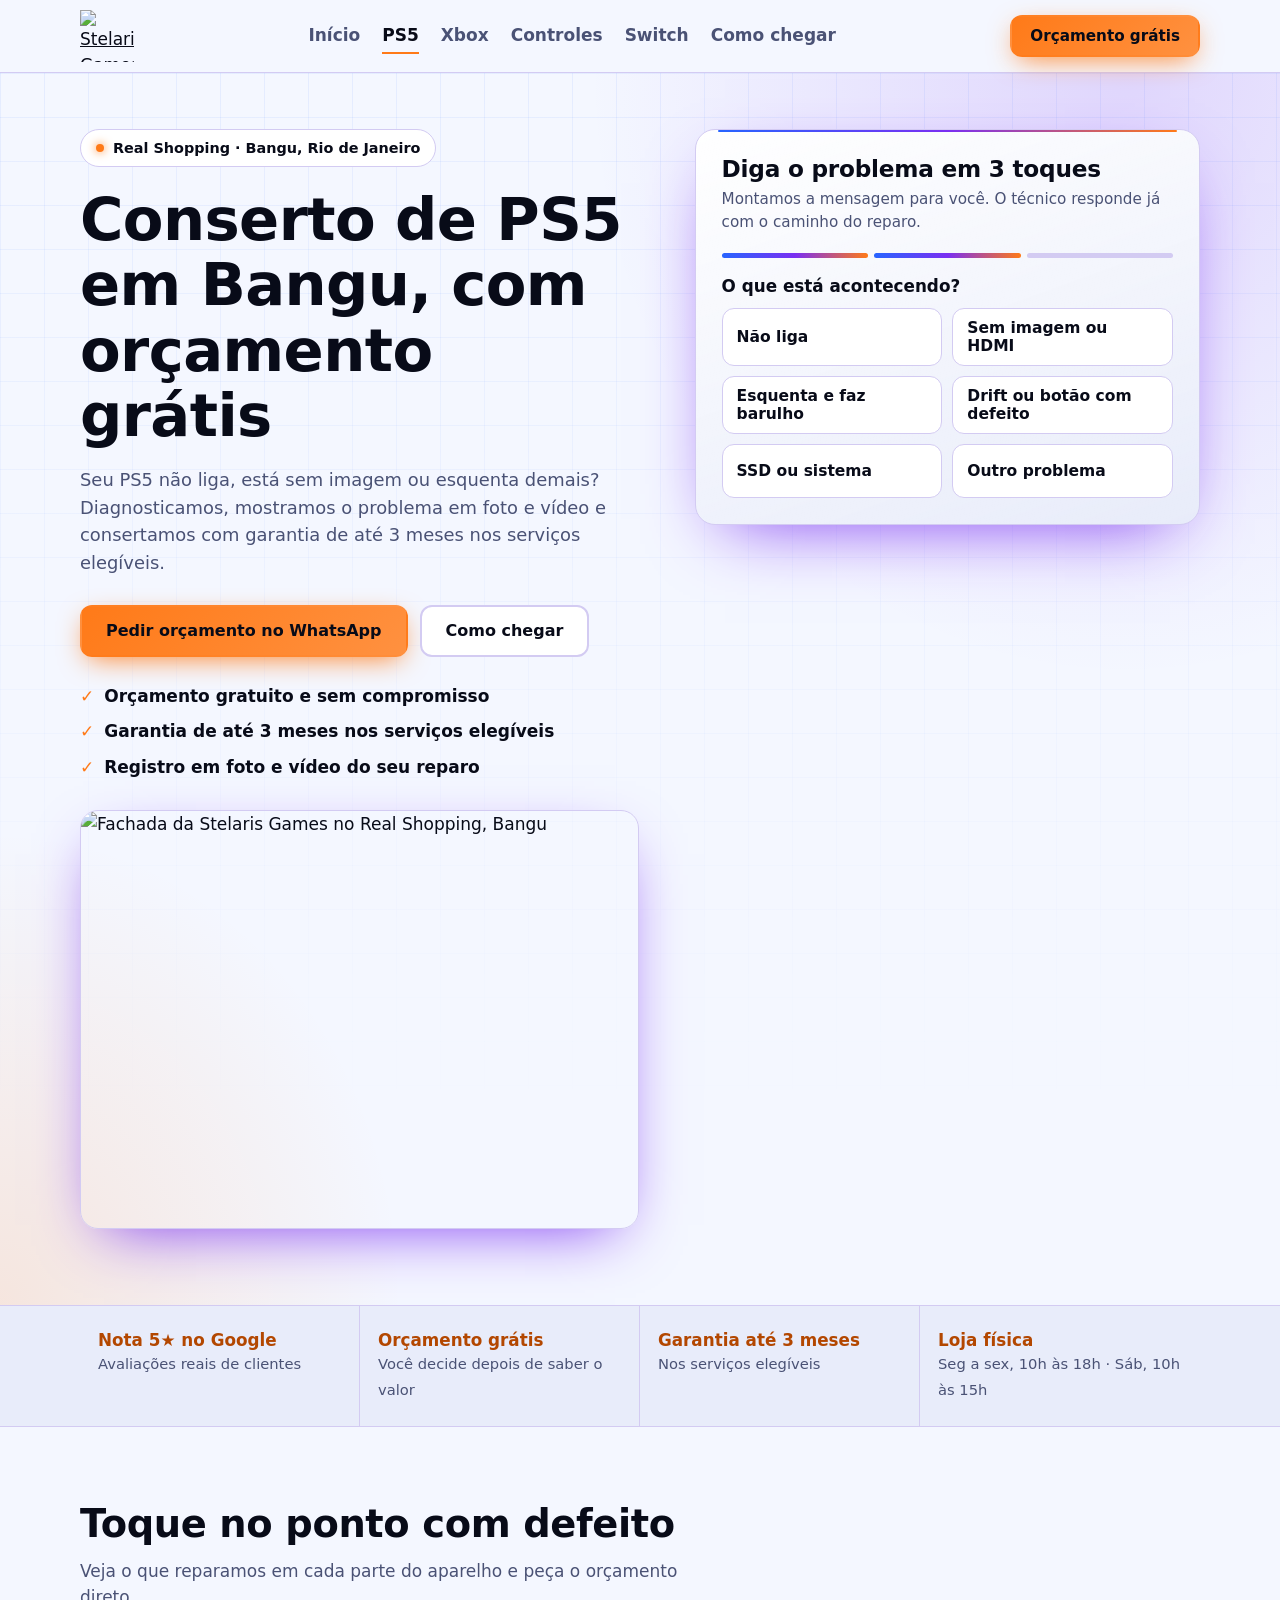
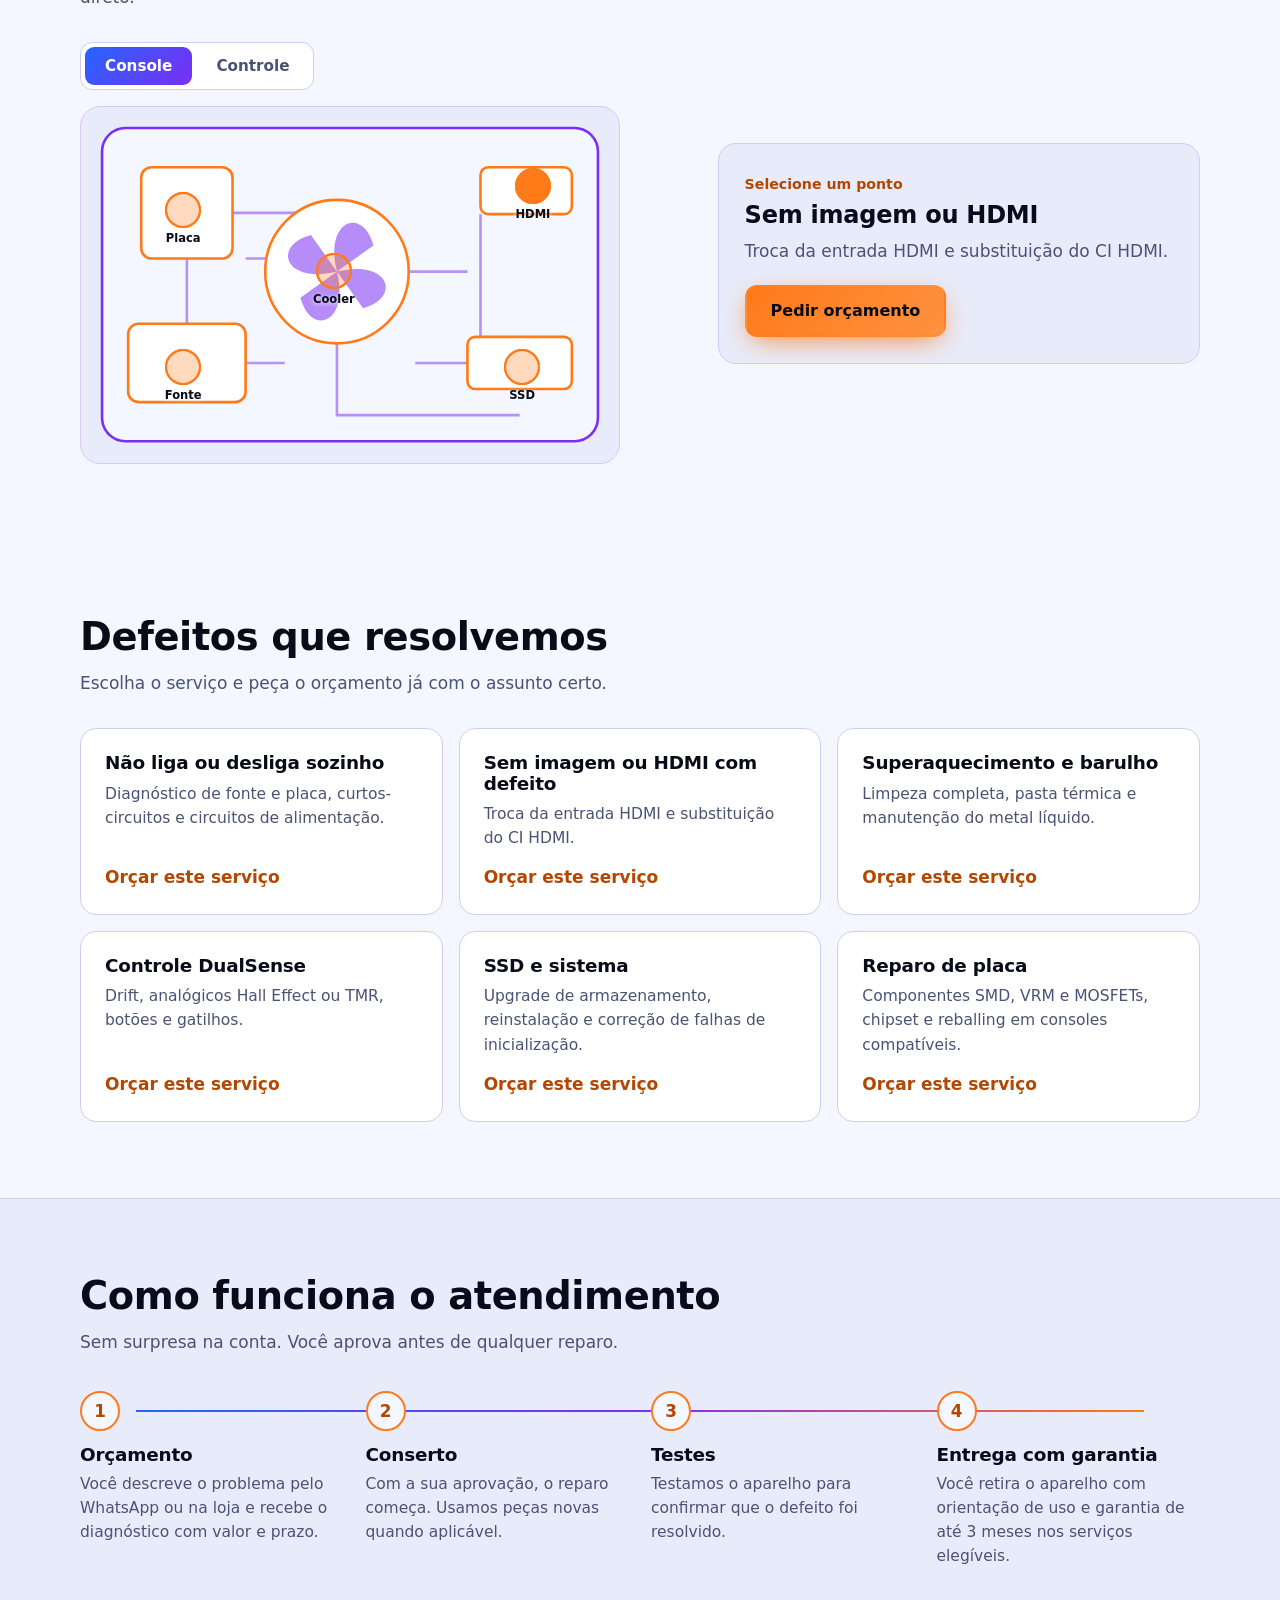
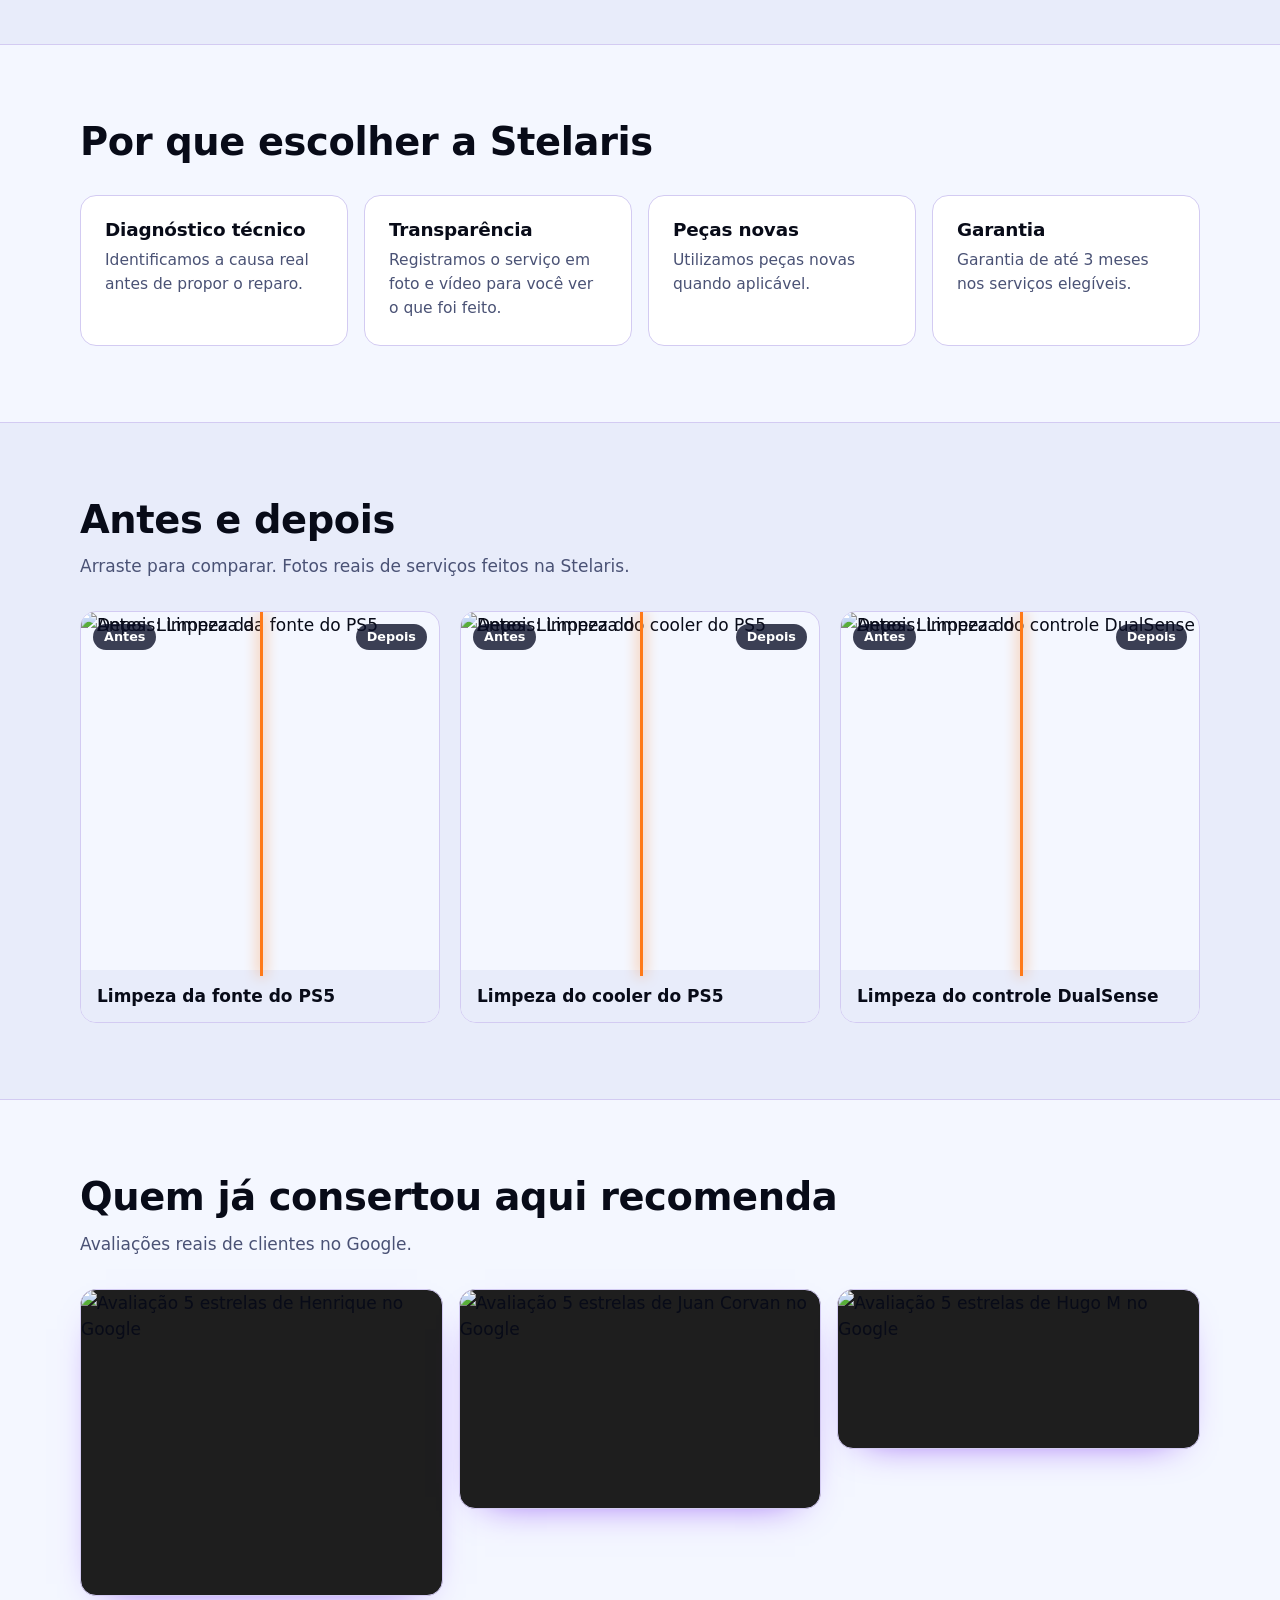
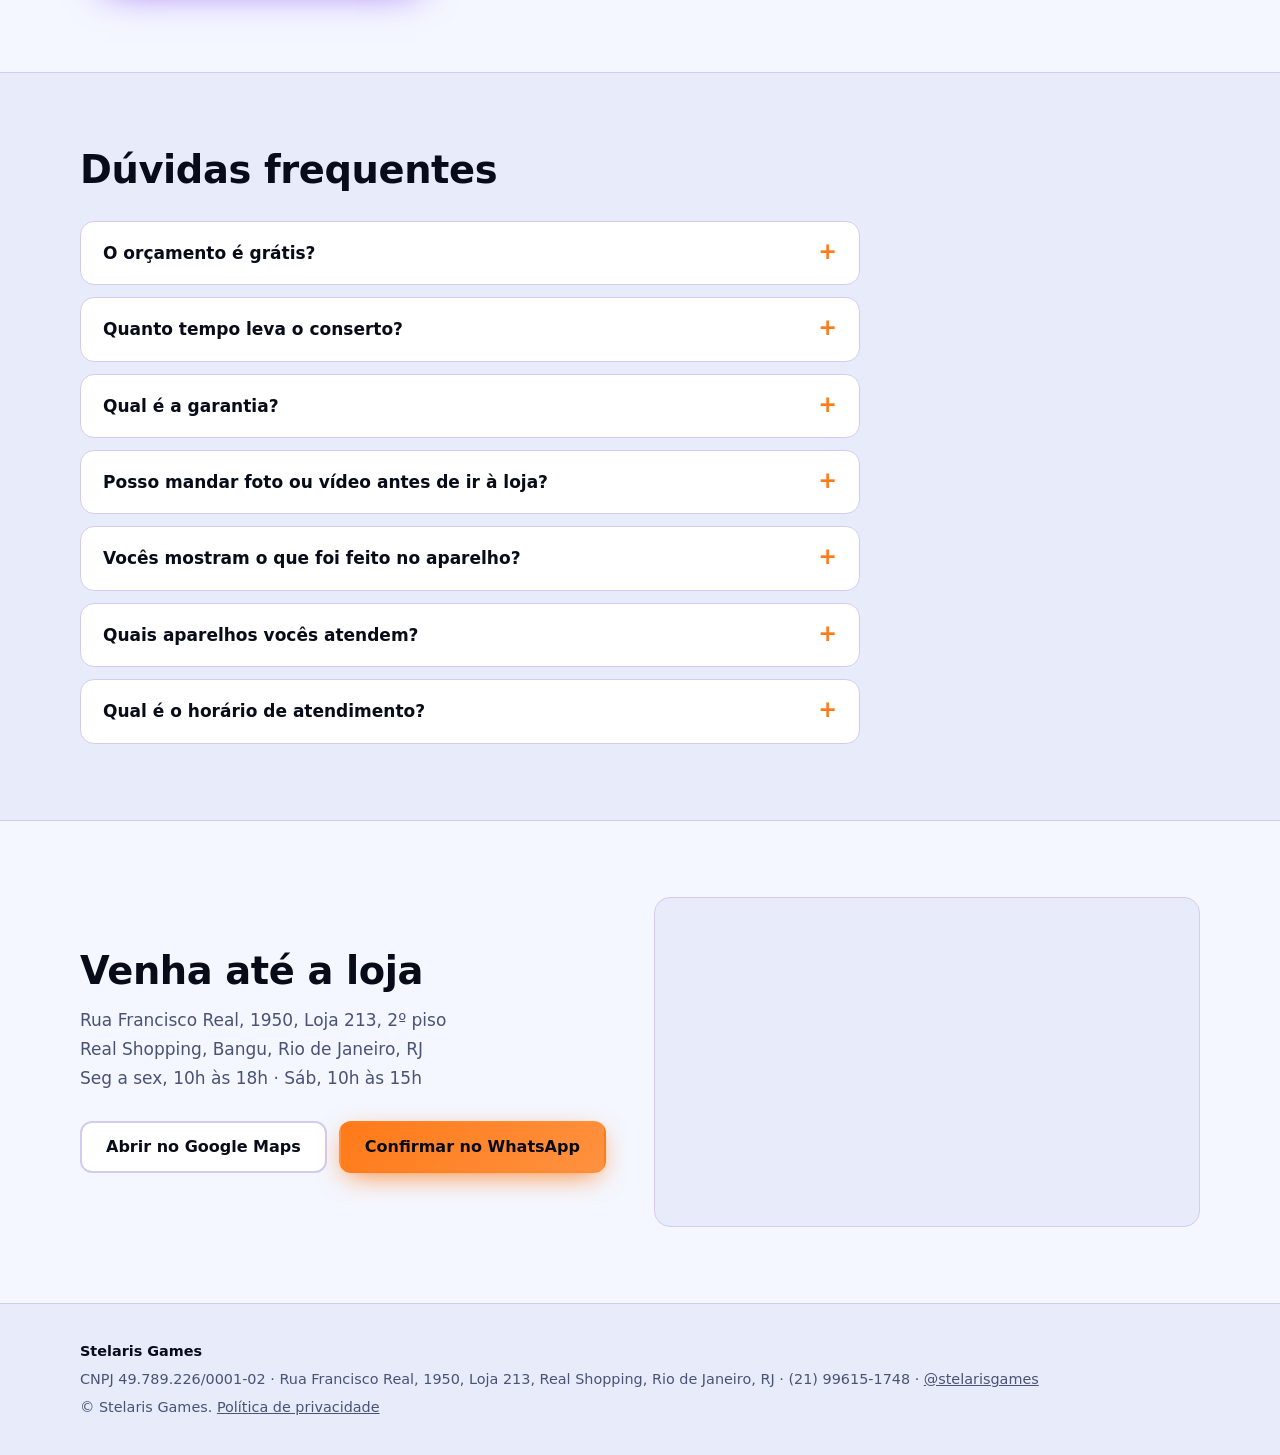
==== commit f2e1f414: "Add files via upload" ====
--- a/index (1).html
+++ b/index (1).html
@@ -1,9 +1,9 @@
 <!DOCTYPE html>
 <html lang="pt-BR"><head><meta charset="utf-8">
 <meta name="viewport" content="width=device-width, initial-scale=1">
-<title>Conserto de Nintendo Switch em Bangu | Stelaris Games</title><meta name="description" content="Conserto de Nintendo Switch V1/V2, Lite e OLED em Bangu: sem imagem, carregamento, Joy-Con e placa. Orçamento grátis.">
-<link rel="canonical" href="https://stelarisgames.com.br/conserto-switch/"><meta name="theme-color" content="#1f2a6b">
-<meta property="og:title" content="Conserto de Nintendo Switch em Bangu | Stelaris Games"><meta property="og:description" content="Conserto de Nintendo Switch V1/V2, Lite e OLED em Bangu: sem imagem, carregamento, Joy-Con e placa. Orçamento grátis."><meta property="og:image" content="https://stelarisgames.com.br/img/hero-fachada.webp"><meta property="og:type" content="website"><meta property="og:url" content="https://stelarisgames.com.br/conserto-switch/">
+<title>Conserto de PS5 em Bangu | Orçamento grátis | Stelaris Games</title><meta name="description" content="Conserto de PS5 em Bangu: não liga, sem imagem, HDMI, superaquecimento e reparo de placa. Orçamento grátis e garantia de até 3 meses.">
+<link rel="canonical" href="https://stelarisgames.com.br/conserto-ps5/"><meta name="theme-color" content="#1f2a6b">
+<meta property="og:title" content="Conserto de PS5 em Bangu | Orçamento grátis | Stelaris Games"><meta property="og:description" content="Conserto de PS5 em Bangu: não liga, sem imagem, HDMI, superaquecimento e reparo de placa. Orçamento grátis e garantia de até 3 meses."><meta property="og:image" content="https://stelarisgames.com.br/img/hero-fachada.webp"><meta property="og:type" content="website"><meta property="og:url" content="https://stelarisgames.com.br/conserto-ps5/">
 <link rel="icon" type="image/png" href="/img/favicon.png">
 <link rel="preconnect" href="https://fonts.googleapis.com"><link rel="preconnect" href="https://fonts.gstatic.com" crossorigin>
 <link href="https://fonts.googleapis.com/css2?family=Chakra+Petch:wght@500;700&family=Figtree:wght@400;600;700&display=swap" rel="stylesheet">
@@ -23,11 +23,14 @@
 .btn-wa:hover{transform:translateY(-2px);box-shadow:0 12px 34px -8px var(--orange)}
 .btn-ghost{border-color:var(--line);background:var(--card);color:var(--text)}.btn-ghost:hover{border-color:var(--purple)}
 header.top{position:sticky;top:0;z-index:30;padding:10px 0;background:color-mix(in srgb,var(--bg) 82%,transparent);backdrop-filter:blur(14px);-webkit-backdrop-filter:blur(14px);border-bottom:1px solid var(--line)}
-.bar{display:flex;align-items:center;justify-content:space-between;gap:16px}
+.bar{display:flex;flex-wrap:wrap;align-items:center;justify-content:space-between;gap:8px 16px}
 .brand img{display:block;height:38px;width:auto}
 header.top .btn{min-height:42px;padding:0 18px;font-size:.95rem}
-header.top nav{display:none;gap:24px;font-weight:600}header.top nav a{text-decoration:none;color:var(--muted)}header.top nav a:hover{color:var(--text)}
-@media(min-width:900px){header.top nav{display:flex}}
+header.top nav{order:3;width:100%;display:flex;gap:22px;font-weight:600;overflow-x:auto;white-space:nowrap;padding:8px 0 2px;scrollbar-width:none}header.top nav::-webkit-scrollbar{display:none}
+header.top nav a{text-decoration:none;color:var(--muted);padding:4px 0;border-bottom:2px solid transparent}header.top nav a:hover{color:var(--text)}
+header.top nav a[aria-current="page"]{color:var(--text);border-bottom-color:var(--orange)}
+@media(min-width:900px){header.top nav{order:0;width:auto;overflow:visible;padding:0}.brand img{height:52px}}
+@media(max-width:899px){.brand img{height:44px!important}}
 .hero{position:relative;overflow:hidden;padding:56px 0 76px;background:radial-gradient(60% 70% at 88% 0%,var(--glow1),transparent 70%),radial-gradient(45% 55% at 0% 100%,var(--glow2),transparent 70%),var(--bg)}
 .hero::before{content:"";position:absolute;inset:0;background-image:linear-gradient(var(--grid) 1px,transparent 1px),linear-gradient(90deg,var(--grid) 1px,transparent 1px);background-size:44px 44px;mask-image:linear-gradient(180deg,#000,transparent 85%);-webkit-mask-image:linear-gradient(180deg,#000,transparent 85%)}
 .hero-grid{position:relative;display:grid;gap:40px;align-items:start}
@@ -89,9 +92,7 @@
 .cmp figcaption{padding:13px 16px;font-weight:700;background:var(--bg2)}
 .rev{display:grid;gap:16px;margin-top:32px;align-items:start}@media(min-width:800px){.rev{grid-template-columns:repeat(3,1fr)}}
 .rv{margin:0;border-radius:16px;overflow:hidden;border:1px solid var(--line);background:#1e1e1e;box-shadow:0 14px 40px -26px var(--purple2)}.rv img{display:block;width:100%;height:auto}
-.dif{display:grid;gap:24px;margin-top:32px;align-items:start}@media(min-width:900px){.dif{grid-template-columns:340px 1fr;gap:36px}}
-.bench{margin:0;border-radius:18px;overflow:hidden;border:1px solid var(--line);box-shadow:0 20px 60px -28px var(--purple2)}.bench img{display:block;width:100%;height:auto;max-height:560px;object-fit:cover;object-position:center top}.bench figcaption{padding:12px 16px;font-weight:700;background:var(--bg2)}
-.difc{display:grid;gap:16px}@media(min-width:640px){.difc{grid-template-columns:1fr 1fr}}.difc .card{margin:0}
+@media(min-width:1000px){.cards4{grid-template-columns:repeat(4,1fr)}}
 details{background:var(--card);border:1px solid var(--line);border-radius:14px;margin-top:12px;max-width:780px}details:first-of-type{margin-top:30px}
 summary{cursor:pointer;padding:18px 22px;font-weight:700;list-style:none;display:flex;justify-content:space-between;gap:12px}summary::-webkit-details-marker{display:none}
 summary::after{content:"+";font-size:1.4rem;line-height:1;color:var(--orange)}details[open] summary::after{content:"–"}details[open]{border-color:var(--purple)}details p{padding:0 22px 18px;color:var(--muted)}
@@ -104,37 +105,37 @@
 </style>
 <script type="application/ld+json">{"@context": "https://schema.org", "@type": "LocalBusiness", "name": "Stelaris Games", "url": "https://stelarisgames.com.br/", "telephone": "+55 21 99615-1748", "image": "https://stelarisgames.com.br/img/hero-fachada.webp", "address": {"@type": "PostalAddress", "streetAddress": "Rua Francisco Real, 1950, Loja 213, Real Shopping", "addressLocality": "Rio de Janeiro", "addressRegion": "RJ", "addressCountry": "BR"}, "openingHoursSpecification": [{"@type": "OpeningHoursSpecification", "dayOfWeek": ["Monday", "Tuesday", "Wednesday", "Thursday", "Friday"], "opens": "10:00", "closes": "18:00"}, {"@type": "OpeningHoursSpecification", "dayOfWeek": "Saturday", "opens": "10:00", "closes": "15:00"}]}</script></head>
 <body>
-<header class="top"><div class="wrap bar"><a class="brand" href="/"><img src="/img/logo.png" alt="Stelaris Games" width="54" height="52"></a><nav aria-label="Principal"><a href="#servicos">Serviços</a><a href="#como-funciona">Como funciona</a><a href="#avaliacoes">Avaliações</a><a href="#duvidas">Dúvidas</a><a href="#local">Como chegar</a></nav>
-<a class="btn btn-wa" href="https://wa.me/5521996151748" data-msg="Olá! Meu Nintendo Switch precisa de conserto. Pode me passar um orçamento?" data-track="whatsapp_header">Orçamento grátis</a></div></header>
+<header class="top"><div class="wrap bar"><a class="brand" href="/"><img src="/img/logo.png" alt="Stelaris Games" width="54" height="52"></a><nav aria-label="Principal"><a href="/">Início</a><a href="/conserto-ps5/" aria-current="page">PS5</a><a href="/conserto-xbox/">Xbox</a><a href="/conserto-controle-drift/">Controles</a><a href="/conserto-switch/">Switch</a><a href="#local">Como chegar</a></nav>
+<a class="btn btn-wa" href="https://wa.me/5521996151748" data-msg="Olá! Meu PS5 precisa de conserto. Pode me passar um orçamento?" data-track="whatsapp_header">Orçamento grátis</a></div></header>
 <main>
 <section class="hero"><div class="wrap hero-grid"><div>
-<span class="pill">Real Shopping · Bangu, Rio de Janeiro</span><h1>Conserto de Nintendo Switch em Bangu</h1><p class="lead">Switch V1/V2, Lite ou OLED com problema? Diagnóstico técnico, peças novas quando aplicável e garantia de até 3 meses nos serviços elegíveis.</p>
-<div class="cta-row"><a class="btn btn-wa" href="https://wa.me/5521996151748" data-msg="Olá! Meu Nintendo Switch precisa de conserto. Pode me passar um orçamento?" data-track="whatsapp_hero">Pedir orçamento no WhatsApp</a><a class="btn btn-ghost" href="https://maps.app.goo.gl/uSFVXtiMWQx1u5JZ9" target="_blank" rel="noopener" data-track="rota_hero">Como chegar</a></div>
+<span class="pill">Real Shopping · Bangu, Rio de Janeiro</span><h1>Conserto de PS5 em Bangu, com orçamento grátis</h1><p class="lead">Seu PS5 não liga, está sem imagem ou esquenta demais? Diagnosticamos, mostramos o problema em foto e vídeo e consertamos com garantia de até 3 meses nos serviços elegíveis.</p>
+<div class="cta-row"><a class="btn btn-wa" href="https://wa.me/5521996151748" data-msg="Olá! Meu PS5 precisa de conserto. Pode me passar um orçamento?" data-track="whatsapp_hero">Pedir orçamento no WhatsApp</a><a class="btn btn-ghost" href="https://maps.app.goo.gl/uSFVXtiMWQx1u5JZ9" target="_blank" rel="noopener" data-track="rota_hero">Como chegar</a></div>
 <ul class="ticks"><li>Orçamento gratuito e sem compromisso</li><li>Garantia de até 3 meses nos serviços elegíveis</li><li>Registro em foto e vídeo do seu reparo</li></ul>
 <img class="himg" src="/img/hero-fachada.webp" alt="Fachada da Stelaris Games no Real Shopping, Bangu" width="1200" height="900"></div>
-<div class="wizard" data-device="Nintendo Switch"><h2>Diga o problema em 3 toques</h2><p class="sub">Montamos a mensagem para você. O técnico responde já com o caminho do reparo.</p><div id="wz" aria-live="polite"></div></div></div></section>
+<div class="wizard" data-device="PS5"><h2>Diga o problema em 3 toques</h2><p class="sub">Montamos a mensagem para você. O técnico responde já com o caminho do reparo.</p><div id="wz" aria-live="polite"></div></div></div></section>
 <div class="trust"><div class="wrap trust-grid"><div><b>Nota 5★ no Google</b><span>Avaliações reais de clientes</span></div><div><b>Orçamento grátis</b><span>Você decide depois de saber o valor</span></div><div><b>Garantia até 3 meses</b><span>Nos serviços elegíveis</span></div><div><b>Loja física</b><span>Seg a sex, 10h às 18h · Sáb, 10h às 15h</span></div></div></div>
-<section id="mapa"><div class="wrap"><h2>Toque no ponto com defeito</h2><p class="lead">Veja o que reparamos em cada parte do aparelho e peça o orçamento direto.</p><div class="xr"><div><div class="tabs" role="tablist"><button class="tab" role="tab" data-v="console" aria-selected="true">Console</button><button class="tab" role="tab" data-v="controle" aria-selected="false">Controle</button></div><div class="dev" data-v="console"><svg viewBox="0 0 400 260" role="img" aria-label="Esquema interno de um console"><rect class="pcb" x="10" y="10" width="380" height="240" rx="18"/><path class="tr" d="M110 75H190M120 110H150M75 110V160M120 190H150M230 120H290M300 76V170M250 190H290M190 175V230H330"/><rect class="blk" x="300" y="40" width="70" height="36" rx="6"/><rect class="blk" x="30" y="160" width="90" height="60" rx="8"/><rect class="blk" x="290" y="170" width="80" height="40" rx="6"/><rect class="blk" x="40" y="40" width="70" height="70" rx="8"/><circle class="blk" cx="190" cy="120" r="55"/><g class="fan"><path d="M190 120c-10-40 20-50 28-20zM190 120c40-10 50 20 20 28zM190 120c10 40-20 50-28 20zM190 120c-40 10-50-20-20-28z"/></g></svg><button class="hot" type="button" aria-pressed="false" style="left:84%;top:22%" data-t="Sem imagem ou HDMI" data-d="Troca da entrada HDMI e substituição do CI HDMI." data-m="Olá! Defeito: Sem imagem ou HDMI (Nintendo Switch). Quero um orçamento."><span>HDMI</span></button><button class="hot" type="button" aria-pressed="false" style="left:19%;top:73%" data-t="Não liga" data-d="Fontes de alimentação, circuitos de alimentação e curtos-circuitos." data-m="Olá! Defeito: Não liga (Nintendo Switch). Quero um orçamento."><span>Fonte</span></button><button class="hot" type="button" aria-pressed="false" style="left:47%;top:46%" data-t="Barulho e superaquecimento" data-d="Limpeza interna, pasta térmica, metal líquido do PS5, coolers e ventoinhas." data-m="Olá! Defeito: Barulho e superaquecimento (Nintendo Switch). Quero um orçamento."><span>Cooler</span></button><button class="hot" type="button" aria-pressed="false" style="left:82%;top:73%" data-t="SSD e sistema" data-d="Troca de HD e SSD, upgrade e reinstalação de sistema." data-m="Olá! Defeito: SSD e sistema (Nintendo Switch). Quero um orçamento."><span>SSD</span></button><button class="hot" type="button" aria-pressed="false" style="left:19%;top:29%" data-t="Reparo de placa" data-d="Componentes SMD, VRM e MOSFETs, chipset, NAND e reballing em consoles compatíveis." data-m="Olá! Defeito: Reparo de placa (Nintendo Switch). Quero um orçamento."><span>Placa</span></button></div><div class="dev" data-v="controle" hidden><svg viewBox="0 0 400 260" role="img" aria-label="Esquema de um controle"><path class="pcb" d="M110 70Q60 70 40 190Q30 235 70 230Q100 225 125 180L275 180Q300 225 330 230Q370 235 360 190Q340 70 290 70Z"/><rect class="blk" x="95" y="46" width="60" height="16" rx="6"/><rect class="blk" x="245" y="46" width="60" height="16" rx="6"/><rect class="blk" x="184" y="60" width="32" height="12" rx="4"/><circle class="blk" cx="155" cy="170" r="22"/><circle class="blk" cx="245" cy="170" r="22"/><circle class="blk" cx="105" cy="120" r="14"/><circle class="blk" cx="300" cy="105" r="9"/><circle class="blk" cx="320" cy="125" r="9"/><circle class="blk" cx="280" cy="125" r="9"/><circle class="blk" cx="300" cy="145" r="9"/><rect class="blk" x="190" y="196" width="20" height="10" rx="5"/></svg><button class="hot" type="button" aria-pressed="false" style="left:39%;top:65%" data-t="Drift" data-d="Correção do drift e analógicos ALPS, Hall Effect ou TMR." data-m="Olá! Defeito: Drift (Controle). Quero um orçamento."><span>Analógico</span></button><button class="hot" type="button" aria-pressed="false" style="left:31%;top:20%" data-t="Gatilhos" data-d="Reparo de L1, L2, R1, R2, LB, RB e LT/RT." data-m="Olá! Defeito: Gatilhos (Controle). Quero um orçamento."><span>Gatilhos</span></button><button class="hot" type="button" aria-pressed="false" style="left:75%;top:46%" data-t="Botões" data-d="Reparo e substituição de botões." data-m="Olá! Defeito: Botões (Controle). Quero um orçamento."><span>Botões</span></button><button class="hot" type="button" aria-pressed="false" style="left:50%;top:25%" data-t="Carregamento" data-d="Troca de conectores de carregamento." data-m="Olá! Defeito: Carregamento (Controle). Quero um orçamento."><span>USB-C</span></button><button class="hot" type="button" aria-pressed="false" style="left:50%;top:77%" data-t="Áudio P2" data-d="Troca de conectores de áudio P2." data-m="Olá! Defeito: Áudio P2 (Controle). Quero um orçamento."><span>Áudio P2</span></button></div></div><div class="hp" aria-live="polite"><small>Selecione um ponto</small><h3 id="hp-t"></h3><p id="hp-d"></p><a class="btn btn-wa" id="hp-a" href="https://wa.me/5521996151748" data-track="whatsapp_mapa">Pedir orçamento</a></div></div></div></section>
-<section id="servicos"><div class="wrap"><h2>Defeitos que resolvemos</h2><p class="lead">Escolha o serviço e peça o orçamento já com o assunto certo.</p><div class="cards"><article class="card"><h3>Sem imagem</h3><p>Diagnóstico de vídeo e substituição de componentes danificados.</p><a href="https://wa.me/5521996151748" data-msg="Olá! Meu Switch está sem imagem. Quero um orçamento." data-track="whatsapp_card">Orçar este serviço</a></article><article class="card"><h3>Não carrega</h3><p>Troca de conector USB-C e circuitos de alimentação.</p><a href="https://wa.me/5521996151748" data-msg="Olá! Meu Switch não carrega. Quero um orçamento." data-track="whatsapp_card">Orçar este serviço</a></article><article class="card"><h3>Joy-Con com drift</h3><p>Correção de drift e reparo de botões dos Joy-Con.</p><a href="https://wa.me/5521996151748" data-msg="Olá! Meu Joy-Con está com drift. Quero um orçamento." data-track="whatsapp_card">Orçar este serviço</a></article><article class="card"><h3>Superaquecimento</h3><p>Limpeza interna, pasta térmica e troca de cooler.</p><a href="https://wa.me/5521996151748" data-msg="Olá! Meu Switch esquenta demais. Quero um orçamento." data-track="whatsapp_card">Orçar este serviço</a></article><article class="card"><h3>Sistema e inicialização</h3><p>Correção de falhas de boot e erros de software.</p><a href="https://wa.me/5521996151748" data-msg="Olá! Meu Switch tem erro de sistema. Quero um orçamento." data-track="whatsapp_card">Orçar este serviço</a></article><article class="card"><h3>Reparo de placa</h3><p>Reparos em placa eletrônica e componentes SMD.</p><a href="https://wa.me/5521996151748" data-msg="Olá! Meu Switch precisa de reparo de placa. Quero um orçamento." data-track="whatsapp_card">Orçar este serviço</a></article></div></div></section>
+<section id="mapa"><div class="wrap"><h2>Toque no ponto com defeito</h2><p class="lead">Veja o que reparamos em cada parte do aparelho e peça o orçamento direto.</p><div class="xr"><div><div class="tabs" role="tablist"><button class="tab" role="tab" data-v="console" aria-selected="true">Console</button><button class="tab" role="tab" data-v="controle" aria-selected="false">Controle</button></div><div class="dev" data-v="console"><svg viewBox="0 0 400 260" role="img" aria-label="Esquema interno de um console"><rect class="pcb" x="10" y="10" width="380" height="240" rx="18"/><path class="tr" d="M110 75H190M120 110H150M75 110V160M120 190H150M230 120H290M300 76V170M250 190H290M190 175V230H330"/><rect class="blk" x="300" y="40" width="70" height="36" rx="6"/><rect class="blk" x="30" y="160" width="90" height="60" rx="8"/><rect class="blk" x="290" y="170" width="80" height="40" rx="6"/><rect class="blk" x="40" y="40" width="70" height="70" rx="8"/><circle class="blk" cx="190" cy="120" r="55"/><g class="fan"><path d="M190 120c-10-40 20-50 28-20zM190 120c40-10 50 20 20 28zM190 120c10 40-20 50-28 20zM190 120c-40 10-50-20-20-28z"/></g></svg><button class="hot" type="button" aria-pressed="false" style="left:84%;top:22%" data-t="Sem imagem ou HDMI" data-d="Troca da entrada HDMI e substituição do CI HDMI." data-m="Olá! Defeito: Sem imagem ou HDMI (PS5). Quero um orçamento."><span>HDMI</span></button><button class="hot" type="button" aria-pressed="false" style="left:19%;top:73%" data-t="Não liga" data-d="Fontes de alimentação, circuitos de alimentação e curtos-circuitos." data-m="Olá! Defeito: Não liga (PS5). Quero um orçamento."><span>Fonte</span></button><button class="hot" type="button" aria-pressed="false" style="left:47%;top:46%" data-t="Barulho e superaquecimento" data-d="Limpeza interna, pasta térmica, metal líquido do PS5, coolers e ventoinhas." data-m="Olá! Defeito: Barulho e superaquecimento (PS5). Quero um orçamento."><span>Cooler</span></button><button class="hot" type="button" aria-pressed="false" style="left:82%;top:73%" data-t="SSD e sistema" data-d="Troca de HD e SSD, upgrade e reinstalação de sistema." data-m="Olá! Defeito: SSD e sistema (PS5). Quero um orçamento."><span>SSD</span></button><button class="hot" type="button" aria-pressed="false" style="left:19%;top:29%" data-t="Reparo de placa" data-d="Componentes SMD, VRM e MOSFETs, chipset, NAND e reballing em consoles compatíveis." data-m="Olá! Defeito: Reparo de placa (PS5). Quero um orçamento."><span>Placa</span></button></div><div class="dev" data-v="controle" hidden><svg viewBox="0 0 400 260" role="img" aria-label="Esquema de um controle"><path class="pcb" d="M110 70Q60 70 40 190Q30 235 70 230Q100 225 125 180L275 180Q300 225 330 230Q370 235 360 190Q340 70 290 70Z"/><rect class="blk" x="95" y="46" width="60" height="16" rx="6"/><rect class="blk" x="245" y="46" width="60" height="16" rx="6"/><rect class="blk" x="184" y="60" width="32" height="12" rx="4"/><circle class="blk" cx="155" cy="170" r="22"/><circle class="blk" cx="245" cy="170" r="22"/><circle class="blk" cx="105" cy="120" r="14"/><circle class="blk" cx="300" cy="105" r="9"/><circle class="blk" cx="320" cy="125" r="9"/><circle class="blk" cx="280" cy="125" r="9"/><circle class="blk" cx="300" cy="145" r="9"/><rect class="blk" x="190" y="196" width="20" height="10" rx="5"/></svg><button class="hot" type="button" aria-pressed="false" style="left:39%;top:65%" data-t="Drift" data-d="Correção do drift e analógicos ALPS, Hall Effect ou TMR." data-m="Olá! Defeito: Drift (Controle). Quero um orçamento."><span>Analógico</span></button><button class="hot" type="button" aria-pressed="false" style="left:31%;top:20%" data-t="Gatilhos" data-d="Reparo de L1, L2, R1, R2, LB, RB e LT/RT." data-m="Olá! Defeito: Gatilhos (Controle). Quero um orçamento."><span>Gatilhos</span></button><button class="hot" type="button" aria-pressed="false" style="left:75%;top:46%" data-t="Botões" data-d="Reparo e substituição de botões." data-m="Olá! Defeito: Botões (Controle). Quero um orçamento."><span>Botões</span></button><button class="hot" type="button" aria-pressed="false" style="left:50%;top:25%" data-t="Carregamento" data-d="Troca de conectores de carregamento." data-m="Olá! Defeito: Carregamento (Controle). Quero um orçamento."><span>USB-C</span></button><button class="hot" type="button" aria-pressed="false" style="left:50%;top:77%" data-t="Áudio P2" data-d="Troca de conectores de áudio P2." data-m="Olá! Defeito: Áudio P2 (Controle). Quero um orçamento."><span>Áudio P2</span></button></div></div><div class="hp" aria-live="polite"><small>Selecione um ponto</small><h3 id="hp-t"></h3><p id="hp-d"></p><a class="btn btn-wa" id="hp-a" href="https://wa.me/5521996151748" data-track="whatsapp_mapa">Pedir orçamento</a></div></div></div></section>
+<section id="servicos"><div class="wrap"><h2>Defeitos que resolvemos</h2><p class="lead">Escolha o serviço e peça o orçamento já com o assunto certo.</p><div class="cards"><article class="card"><h3>Não liga ou desliga sozinho</h3><p>Diagnóstico de fonte e placa, curtos-circuitos e circuitos de alimentação.</p><a href="https://wa.me/5521996151748" data-msg="Olá! Meu PS5 não liga ou desliga sozinho. Quero um orçamento." data-track="whatsapp_card">Orçar este serviço</a></article><article class="card"><h3>Sem imagem ou HDMI com defeito</h3><p>Troca da entrada HDMI e substituição do CI HDMI.</p><a href="https://wa.me/5521996151748" data-msg="Olá! Meu PS5 está sem imagem ou com problema no HDMI. Quero um orçamento." data-track="whatsapp_card">Orçar este serviço</a></article><article class="card"><h3>Superaquecimento e barulho</h3><p>Limpeza completa, pasta térmica e manutenção do metal líquido.</p><a href="https://wa.me/5521996151748" data-msg="Olá! Meu PS5 esquenta e faz barulho. Quero um orçamento de limpeza." data-track="whatsapp_card">Orçar este serviço</a></article><article class="card"><h3>Controle DualSense</h3><p>Drift, analógicos Hall Effect ou TMR, botões e gatilhos.</p><a href="https://wa.me/5521996151748" data-msg="Olá! Meu controle de PS5 está com defeito. Quero um orçamento." data-track="whatsapp_card">Orçar este serviço</a></article><article class="card"><h3>SSD e sistema</h3><p>Upgrade de armazenamento, reinstalação e correção de falhas de inicialização.</p><a href="https://wa.me/5521996151748" data-msg="Olá! Quero SSD ou reinstalação de sistema no meu PS5." data-track="whatsapp_card">Orçar este serviço</a></article><article class="card"><h3>Reparo de placa</h3><p>Componentes SMD, VRM e MOSFETs, chipset e reballing em consoles compatíveis.</p><a href="https://wa.me/5521996151748" data-msg="Olá! Meu PS5 precisa de reparo de placa. Quero um orçamento." data-track="whatsapp_card">Orçar este serviço</a></article></div></div></section>
 <section class="alt" id="como-funciona"><div class="wrap"><h2>Como funciona o atendimento</h2><p class="lead">Sem surpresa na conta. Você aprova antes de qualquer reparo.</p><div class="steps">
 <div class="step"><h3>Orçamento</h3><p>Você descreve o problema pelo WhatsApp ou na loja e recebe o diagnóstico com valor e prazo.</p></div>
 <div class="step"><h3>Conserto</h3><p>Com a sua aprovação, o reparo começa. Usamos peças novas quando aplicável.</p></div>
 <div class="step"><h3>Testes</h3><p>Testamos o aparelho para confirmar que o defeito foi resolvido.</p></div>
 <div class="step"><h3>Entrega com garantia</h3><p>Você retira o aparelho com orientação de uso e garantia de até 3 meses nos serviços elegíveis.</p></div></div></div></section>
-<section id="diferenciais"><div class="wrap"><h2>Por que escolher a Stelaris</h2><div class="dif"><figure class="bench"><img src="/img/tecnica.webp" width="720" height="1362" alt="Técnica da Stelaris fazendo diagnóstico na bancada" loading="lazy"><figcaption>Diagnóstico na bancada da loja</figcaption></figure><div class="difc">
+<section id="diferenciais"><div class="wrap"><h2>Por que escolher a Stelaris</h2><div class="cards cards4">
 <article class="card"><h3>Diagnóstico técnico</h3><p>Identificamos a causa real antes de propor o reparo.</p></article>
 <article class="card"><h3>Transparência</h3><p>Registramos o serviço em foto e vídeo para você ver o que foi feito.</p></article>
 <article class="card"><h3>Peças novas</h3><p>Utilizamos peças novas quando aplicável.</p></article>
-<article class="card"><h3>Garantia</h3><p>Garantia de até 3 meses nos serviços elegíveis.</p></article></div></div></div></section>
-
-<section id="avaliacoes"><div class="wrap"><h2>Quem já consertou aqui recomenda</h2><p class="lead">Avaliações reais de clientes no Google.</p><div class="rev"><figure class="rv"><img src="/img/rv-jeff.webp" width="640" height="1081" alt="Avaliação 5 estrelas de JeffFeliciano no Google" loading="lazy"></figure><figure class="rv"><img src="/img/rv-alexsandra.webp" width="640" height="493" alt="Avaliação 5 estrelas de Alexsandra Barbosa no Google" loading="lazy"></figure><figure class="rv"><img src="/img/rv-betas.webp" width="640" height="203" alt="Avaliação 5 estrelas de BETAS FF no Google" loading="lazy"></figure></div></div></section>
+<article class="card"><h3>Garantia</h3><p>Garantia de até 3 meses nos serviços elegíveis.</p></article></div></div></section>
+<section class="alt" id="antes-depois"><div class="wrap"><h2>Antes e depois</h2><p class="lead">Arraste para comparar. Fotos reais de serviços feitos na Stelaris.</p><div class="cmps"><figure class="cmp" style="--p:50%"><img src="/img/depois-ps5-fonte.webp" alt="Depois: Limpeza da fonte do PS5" width="1000" height="1000" loading="lazy"><img class="top" src="/img/antes-ps5-fonte.webp" alt="Antes: Limpeza da fonte do PS5" width="1000" height="1000" loading="lazy"><span class="tg l">Antes</span><span class="tg r">Depois</span><input type="range" min="0" max="100" value="50" aria-label="Comparar antes e depois: Limpeza da fonte do PS5"><figcaption>Limpeza da fonte do PS5</figcaption></figure><figure class="cmp" style="--p:50%"><img src="/img/depois-ps5-cooler.webp" alt="Depois: Limpeza do cooler do PS5" width="1000" height="1000" loading="lazy"><img class="top" src="/img/antes-ps5-cooler.webp" alt="Antes: Limpeza do cooler do PS5" width="1000" height="1000" loading="lazy"><span class="tg l">Antes</span><span class="tg r">Depois</span><input type="range" min="0" max="100" value="50" aria-label="Comparar antes e depois: Limpeza do cooler do PS5"><figcaption>Limpeza do cooler do PS5</figcaption></figure><figure class="cmp" style="--p:50%"><img src="/img/depois-dualsense.webp" alt="Depois: Limpeza do controle DualSense" width="1000" height="1000" loading="lazy"><img class="top" src="/img/antes-dualsense.webp" alt="Antes: Limpeza do controle DualSense" width="1000" height="1000" loading="lazy"><span class="tg l">Antes</span><span class="tg r">Depois</span><input type="range" min="0" max="100" value="50" aria-label="Comparar antes e depois: Limpeza do controle DualSense"><figcaption>Limpeza do controle DualSense</figcaption></figure></div></div></section>
+<section id="avaliacoes"><div class="wrap"><h2>Quem já consertou aqui recomenda</h2><p class="lead">Avaliações reais de clientes no Google.</p><div class="rev"><figure class="rv"><img src="/img/rv-henrique.webp" width="640" height="541" alt="Avaliação 5 estrelas de Henrique no Google" loading="lazy"></figure><figure class="rv"><img src="/img/rv-juan.webp" width="640" height="387" alt="Avaliação 5 estrelas de Juan Corvan no Google" loading="lazy"></figure><figure class="rv"><img src="/img/rv-hugo.webp" width="640" height="280" alt="Avaliação 5 estrelas de Hugo M no Google" loading="lazy"></figure></div></div></section>
 <section class="alt" id="duvidas"><div class="wrap"><h2>Dúvidas frequentes</h2><details><summary>O orçamento é grátis?</summary><p>Sim. A avaliação é sem compromisso e você só segue com o reparo se aprovar.</p></details><details><summary>Quanto tempo leva o conserto?</summary><p>Varia conforme o defeito. Problemas simples, como reinstalação de sistema e drift, entregamos no mesmo dia. Nos demais casos, informamos o prazo no orçamento.</p></details><details><summary>Qual é a garantia?</summary><p>Garantia de até 3 meses nos serviços elegíveis. As condições ficam registradas no seu atendimento.</p></details><details><summary>Posso mandar foto ou vídeo antes de ir à loja?</summary><p>Pode. Envie pelo WhatsApp e adiantamos o diagnóstico.</p></details><details><summary>Vocês mostram o que foi feito no aparelho?</summary><p>Sim. Fazemos registros em foto e vídeo do serviço, para você acompanhar com transparência.</p></details><details><summary>Quais aparelhos vocês atendem?</summary><p>PS5, PS4, PS3, PS2, Xbox Series X/S, One e 360, Switch V1/V2, Lite e OLED, 3DS, 2DS, PSP, PS Vita, controles e notebooks.</p></details><details><summary>Qual é o horário de atendimento?</summary><p>Seg a sex, 10h às 18h · Sáb, 10h às 15h.</p></details></div></section>
 <section id="local"><div class="wrap loc"><div><h2>Venha até a loja</h2><address class="addr">Rua Francisco Real, 1950, Loja 213, 2º piso<br>Real Shopping, Bangu, Rio de Janeiro, RJ<br>Seg a sex, 10h às 18h · Sáb, 10h às 15h</address>
 <div class="cta-row"><a class="btn btn-ghost" href="https://maps.app.goo.gl/uSFVXtiMWQx1u5JZ9" target="_blank" rel="noopener" data-track="rota_local">Abrir no Google Maps</a><a class="btn btn-wa" href="https://wa.me/5521996151748" data-msg="Olá! Estou a caminho da loja. Vocês estão abertos agora?" data-track="whatsapp_local">Confirmar no WhatsApp</a></div></div>
 <iframe class="map" title="Mapa da Stelaris Games" loading="lazy" referrerpolicy="no-referrer-when-downgrade" src="https://www.google.com/maps?q=Stelaris%20Games%20Assist%C3%AAncia%20T%C3%A9cnica%2C%20Rua%20Francisco%20Real%2C%201950%2C%20Loja%20213%2C%20Bangu%2C%20Rio%20de%20Janeiro%20RJ&amp;output=embed"></iframe></div></section>
 </main>
 <footer><div class="wrap"><b>Stelaris Games</b><span>CNPJ 49.789.226/0001-02 · Rua Francisco Real, 1950, Loja 213, Real Shopping, Rio de Janeiro, RJ · (21) 99615-1748 · <a href="https://instagram.com/stelarisgames">@stelarisgames</a></span><span>© Stelaris Games. <a href="/privacidade/">Política de privacidade</a></span></div></footer>
-<div class="sticky"><a class="btn btn-wa" href="https://wa.me/5521996151748" data-msg="Olá! Meu Nintendo Switch precisa de conserto. Pode me passar um orçamento?" data-track="whatsapp_sticky">Orçamento no WhatsApp</a><a class="btn btn-ghost" href="tel:+5521996151748" data-track="ligar_sticky">Ligar</a></div>
+<div class="sticky"><a class="btn btn-wa" href="https://wa.me/5521996151748" data-msg="Olá! Meu PS5 precisa de conserto. Pode me passar um orçamento?" data-track="whatsapp_sticky">Orçamento no WhatsApp</a><a class="btn btn-ghost" href="tel:+5521996151748" data-track="ligar_sticky">Ligar</a></div>
 <script>window.STELARIS={gtm:"",whatsapp:"5521996151748"};</script><script>(function(){
   var C=window.STELARIS||{},WA=C.whatsapp||"5521996151748";
   window.dataLayer=window.dataLayer||[];
